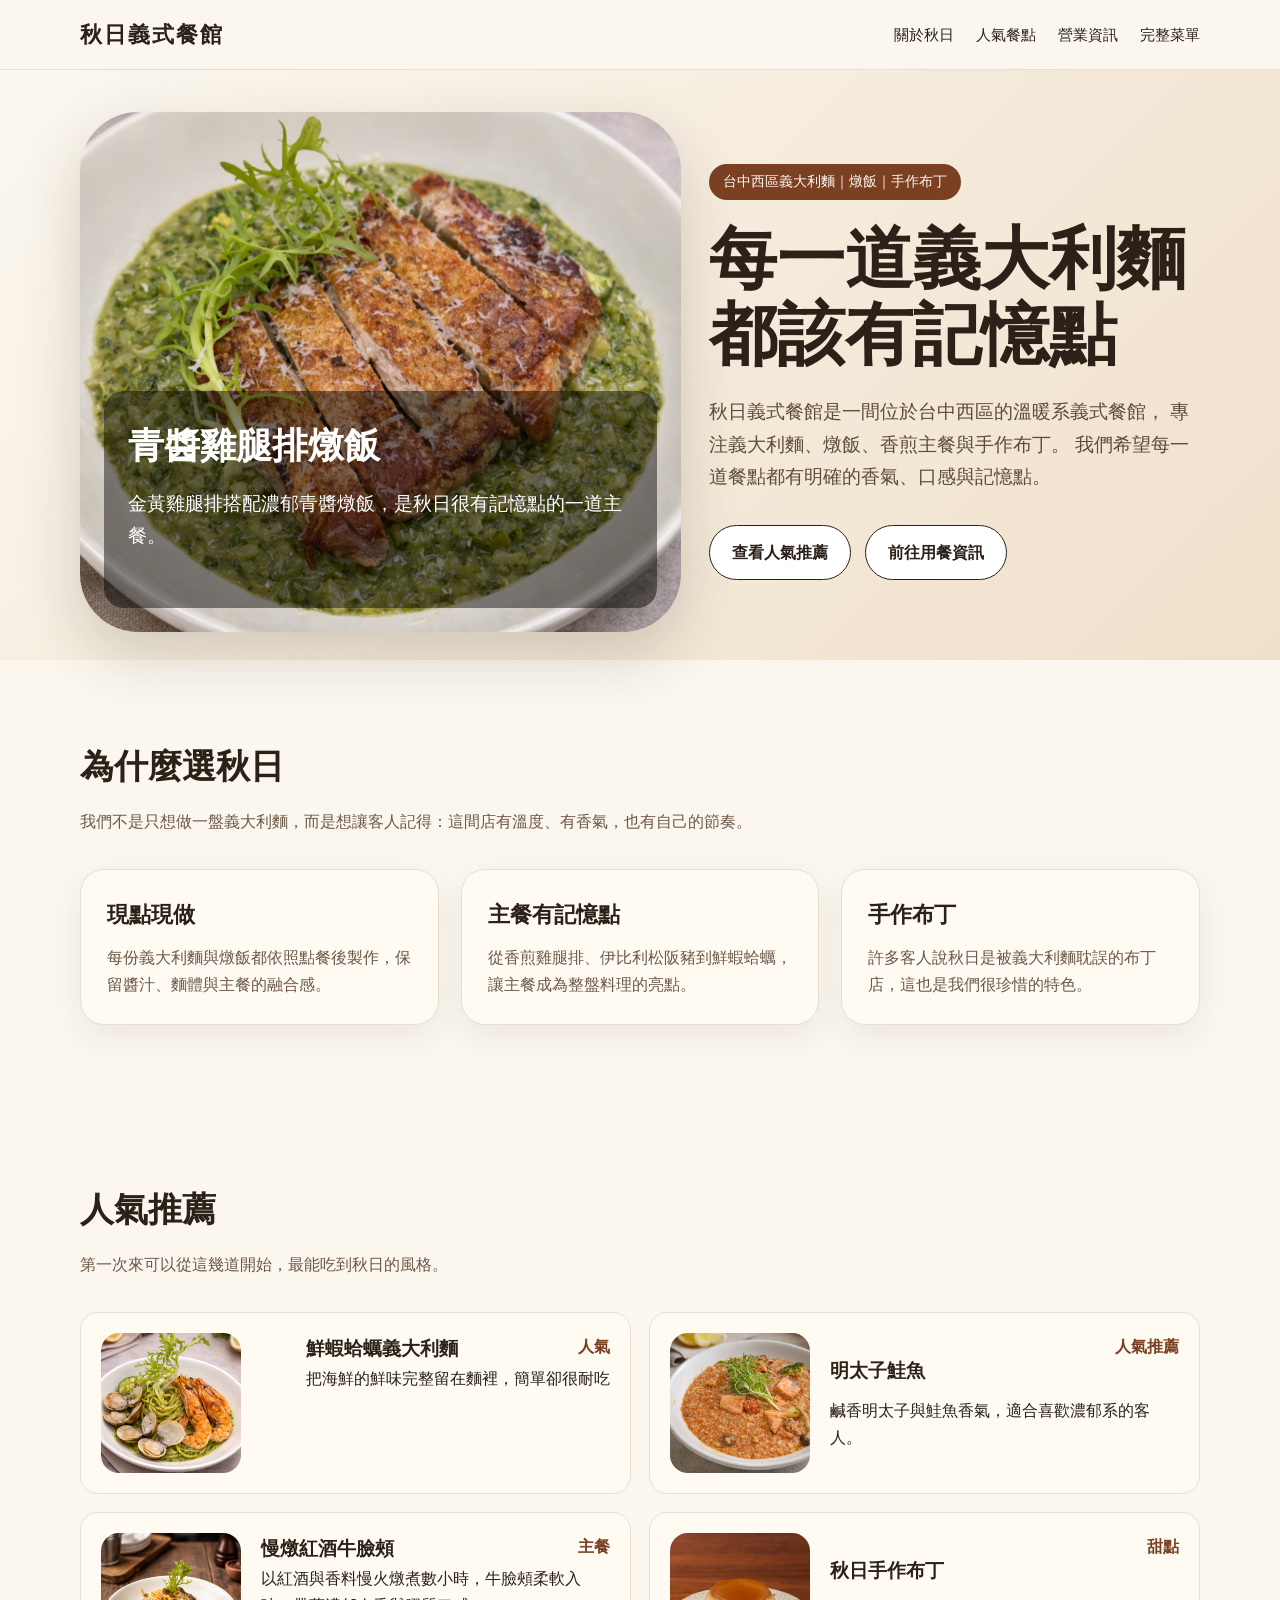
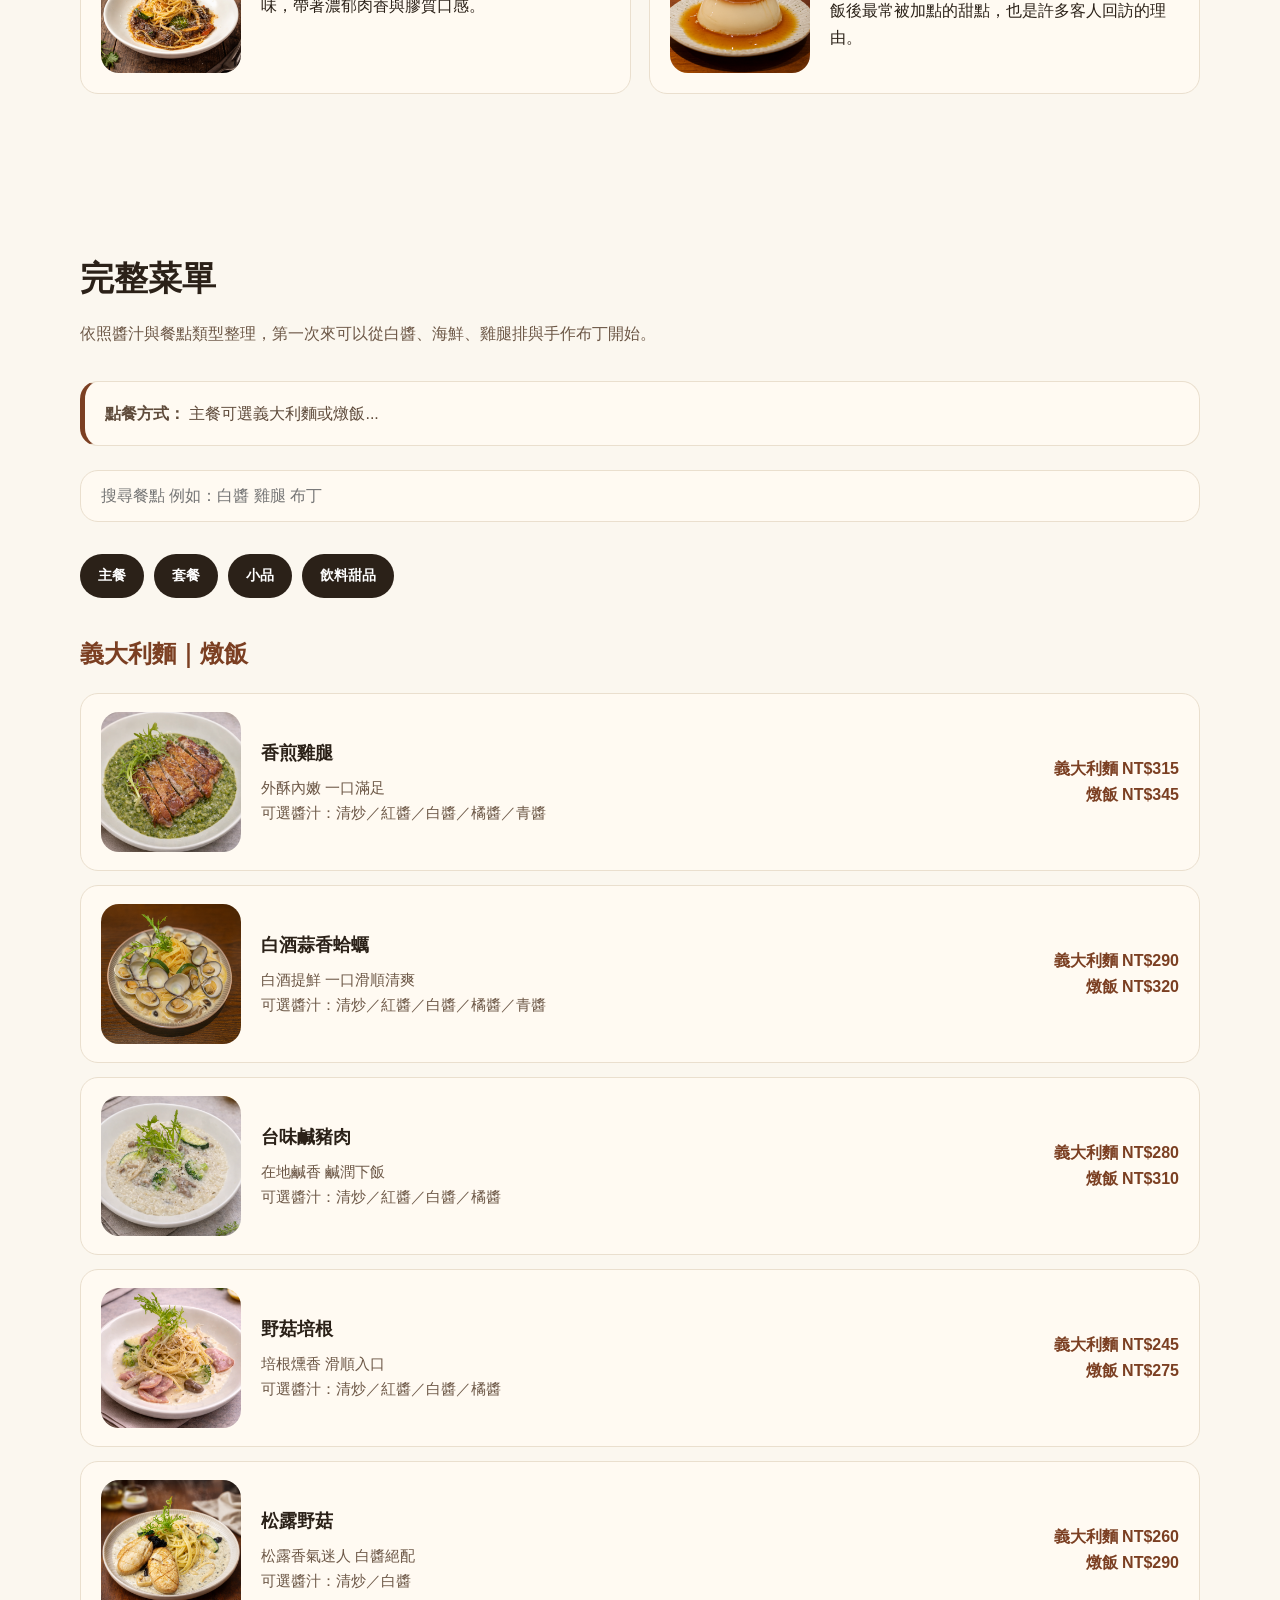
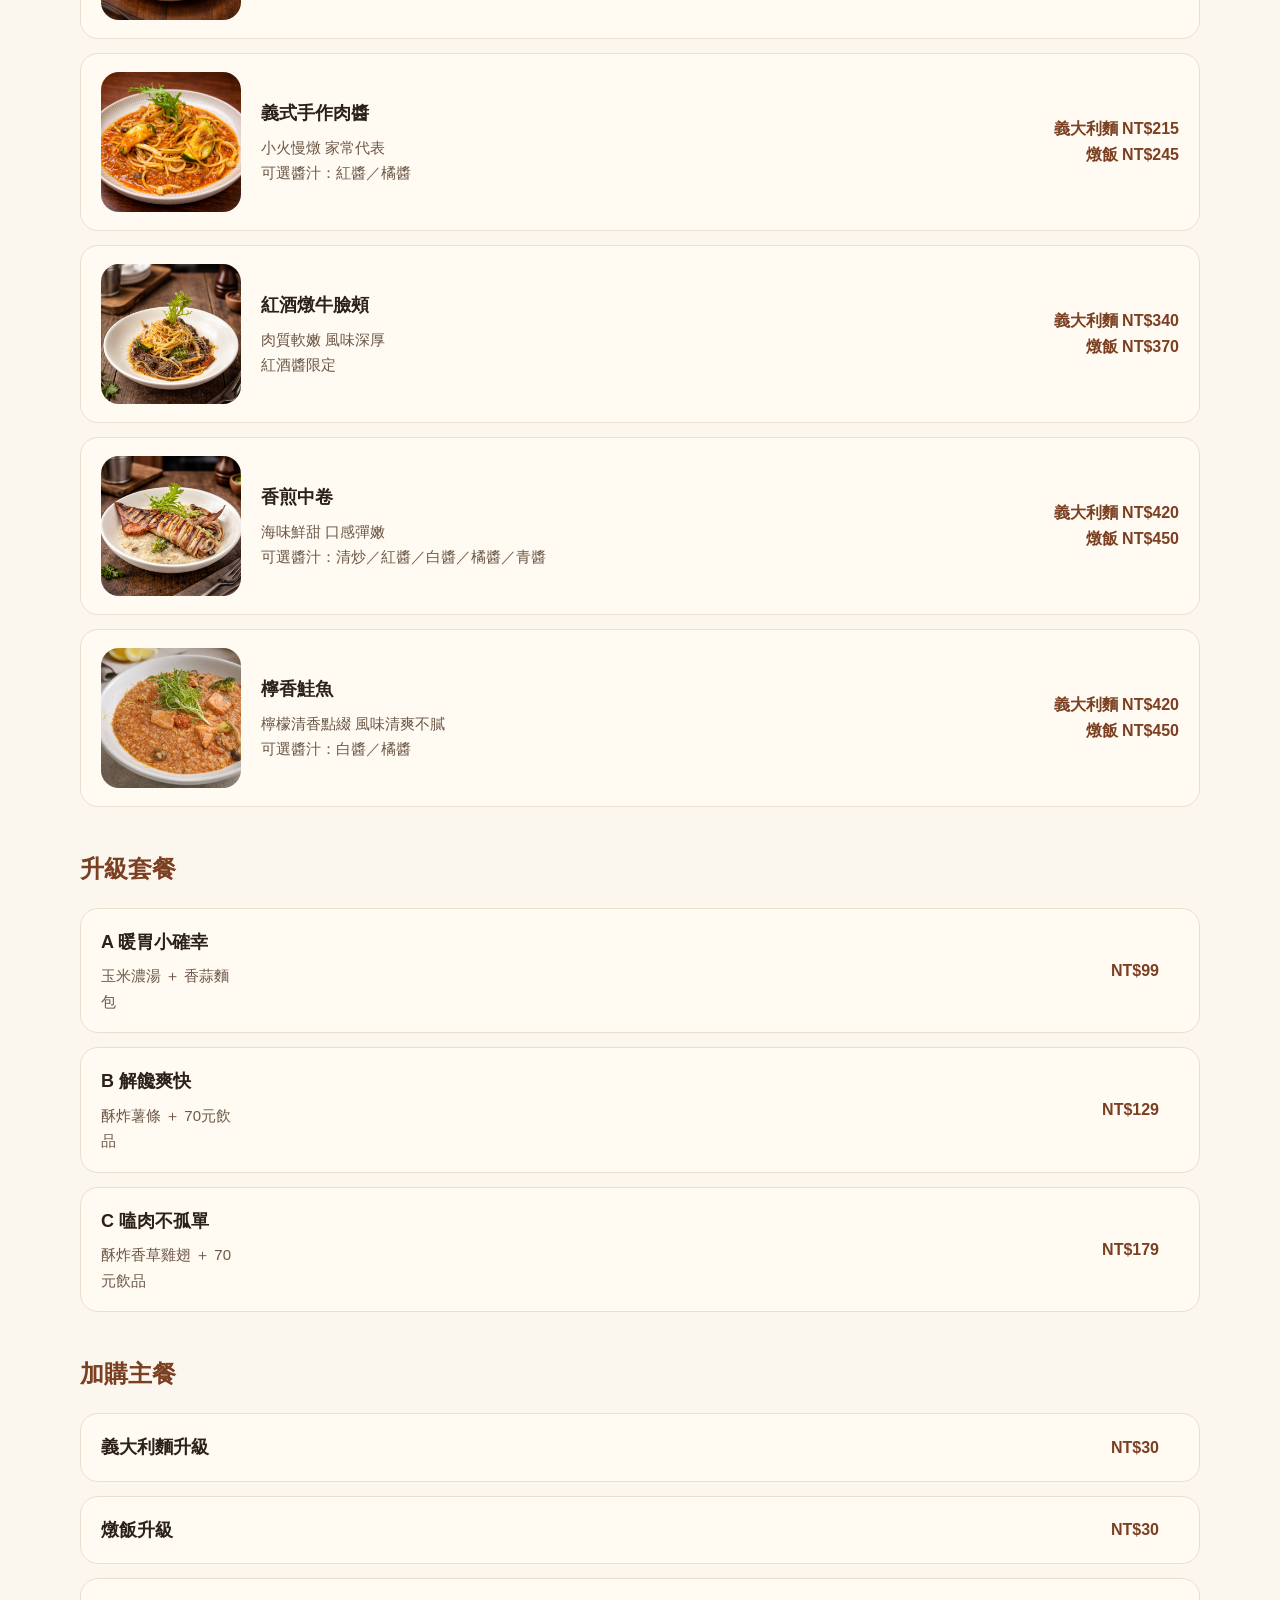
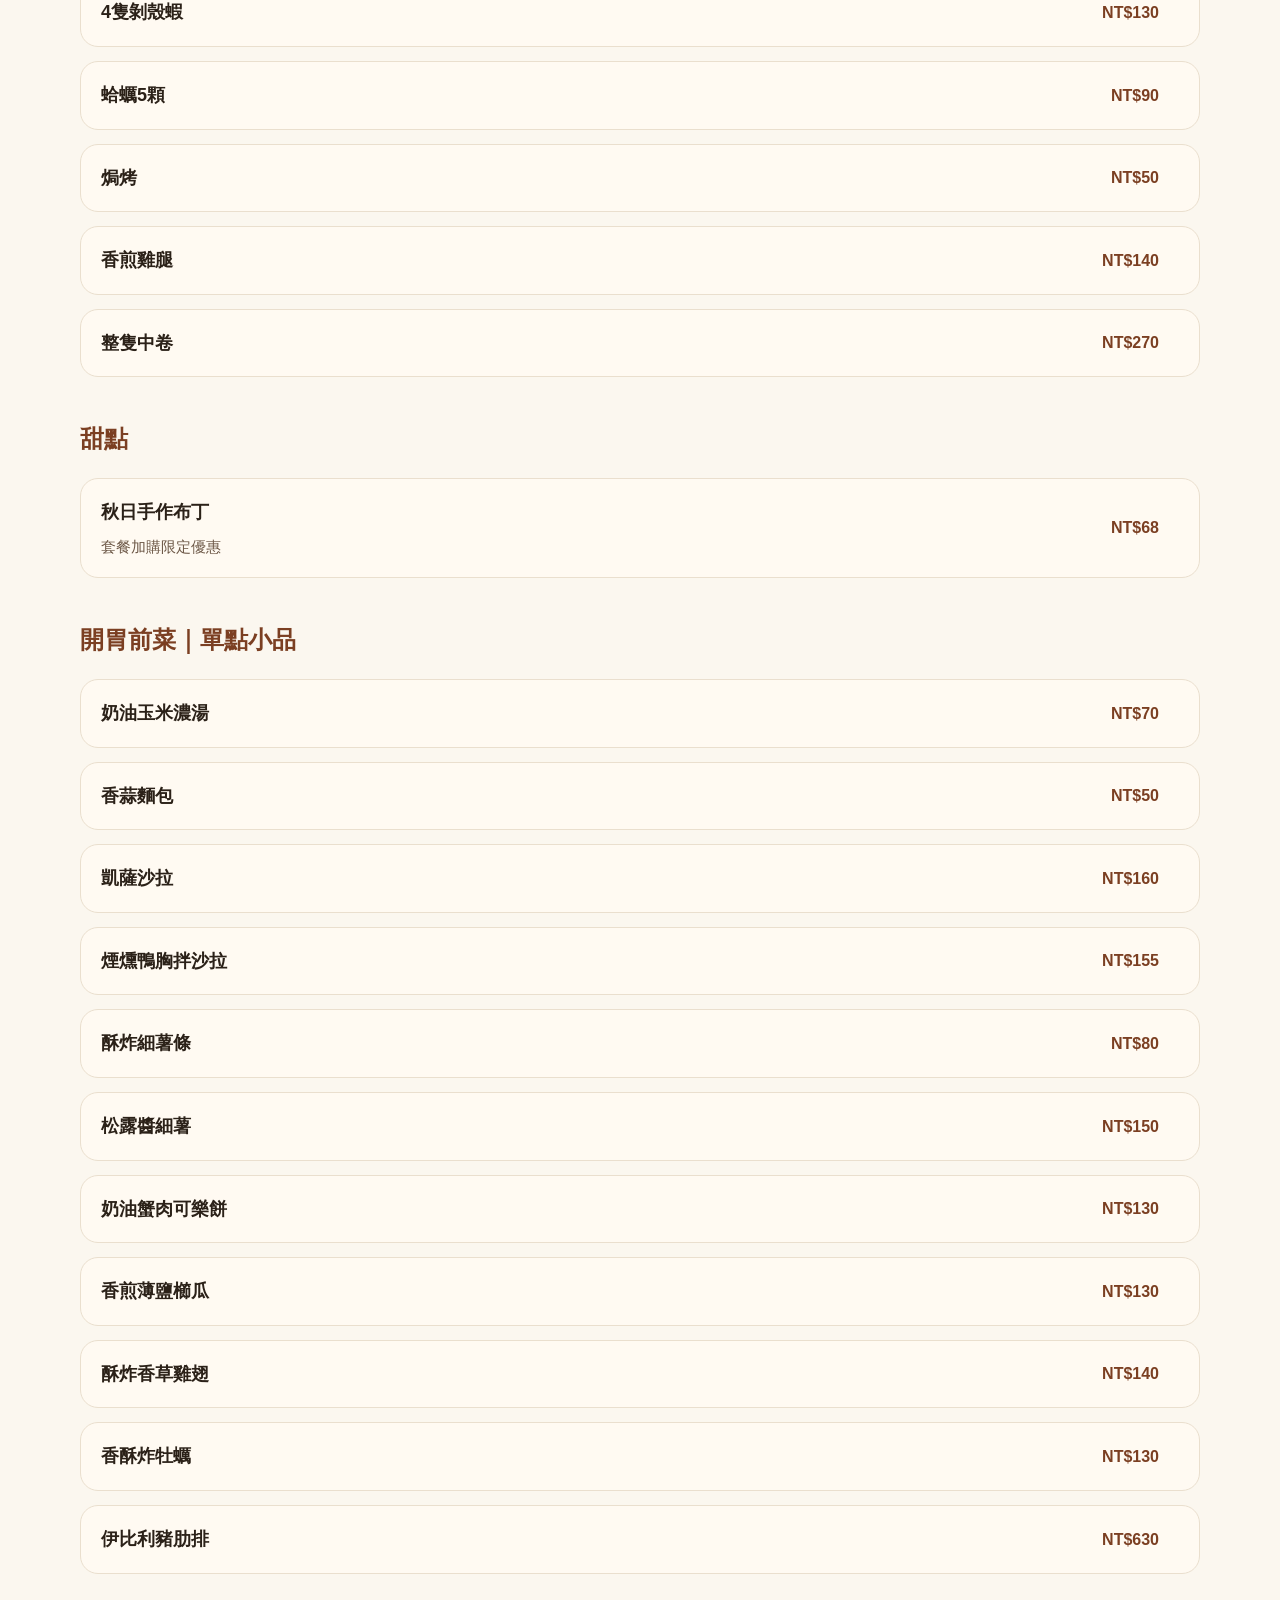
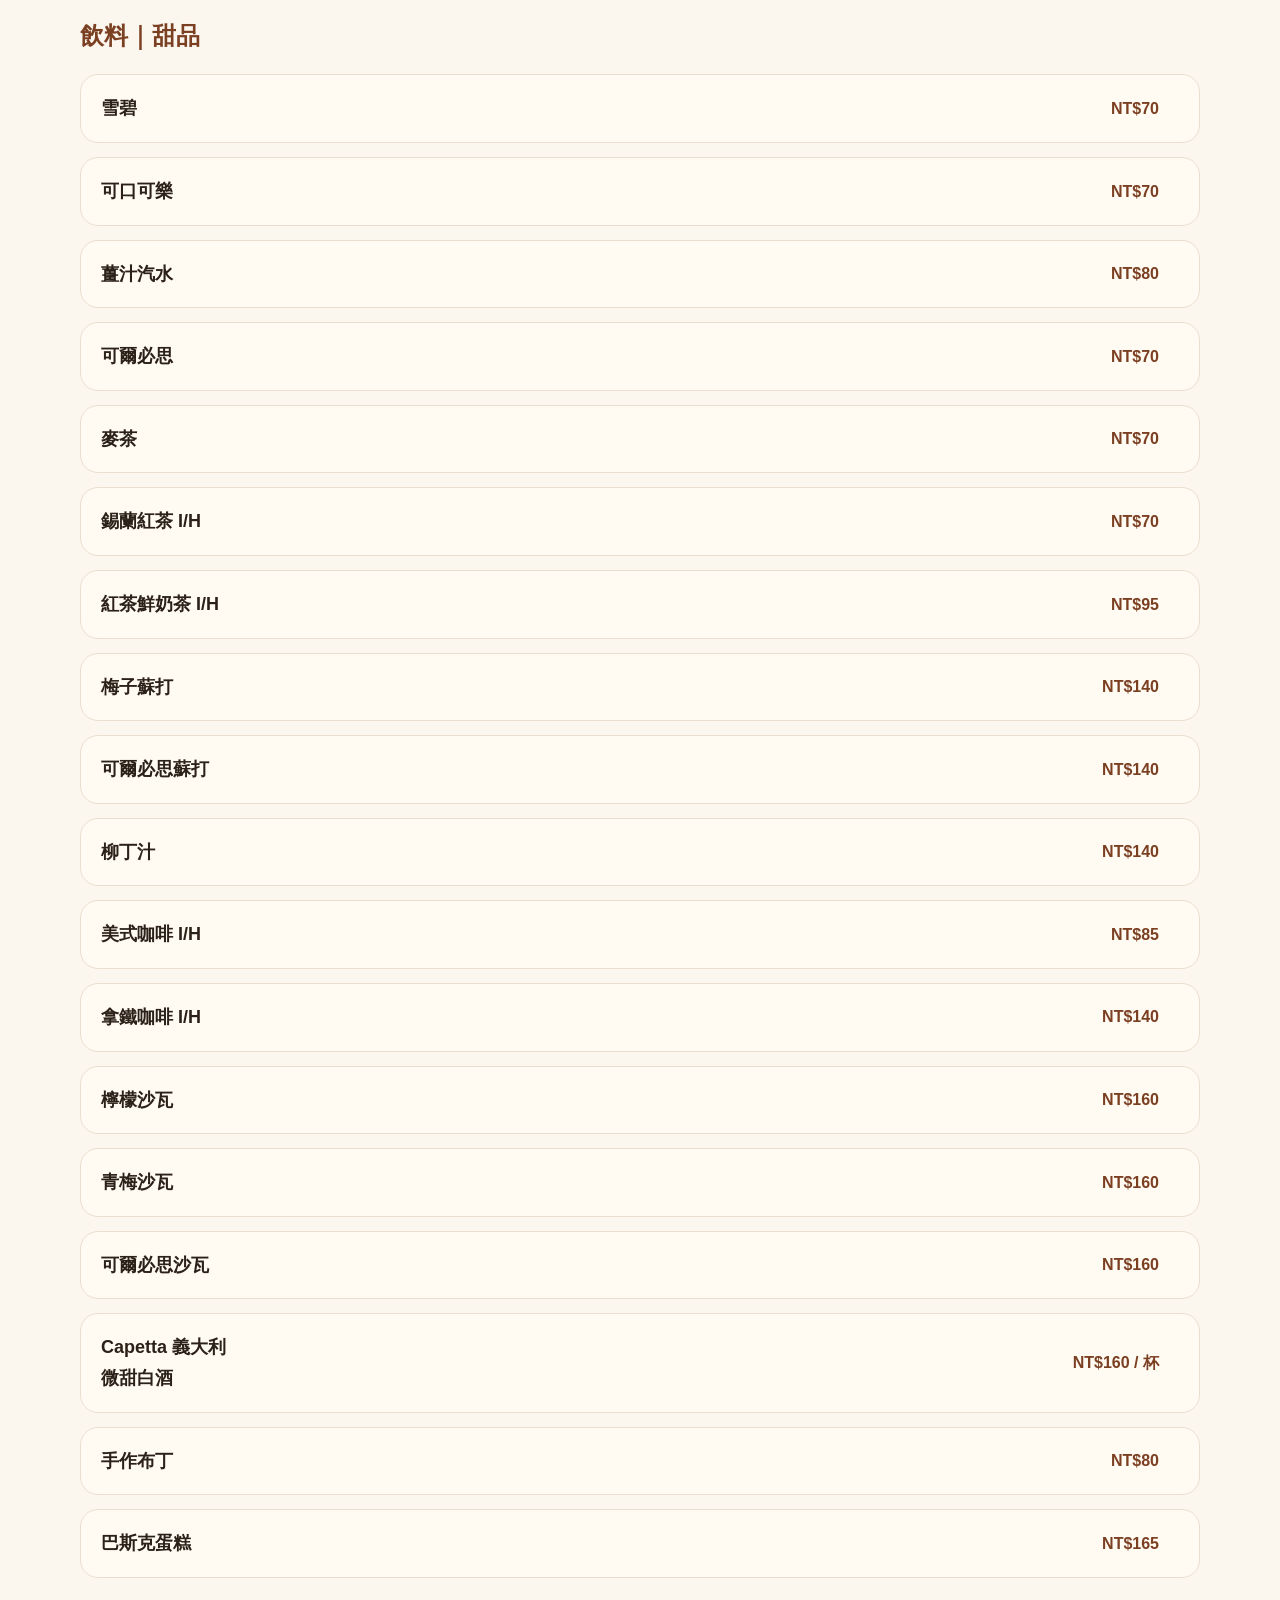
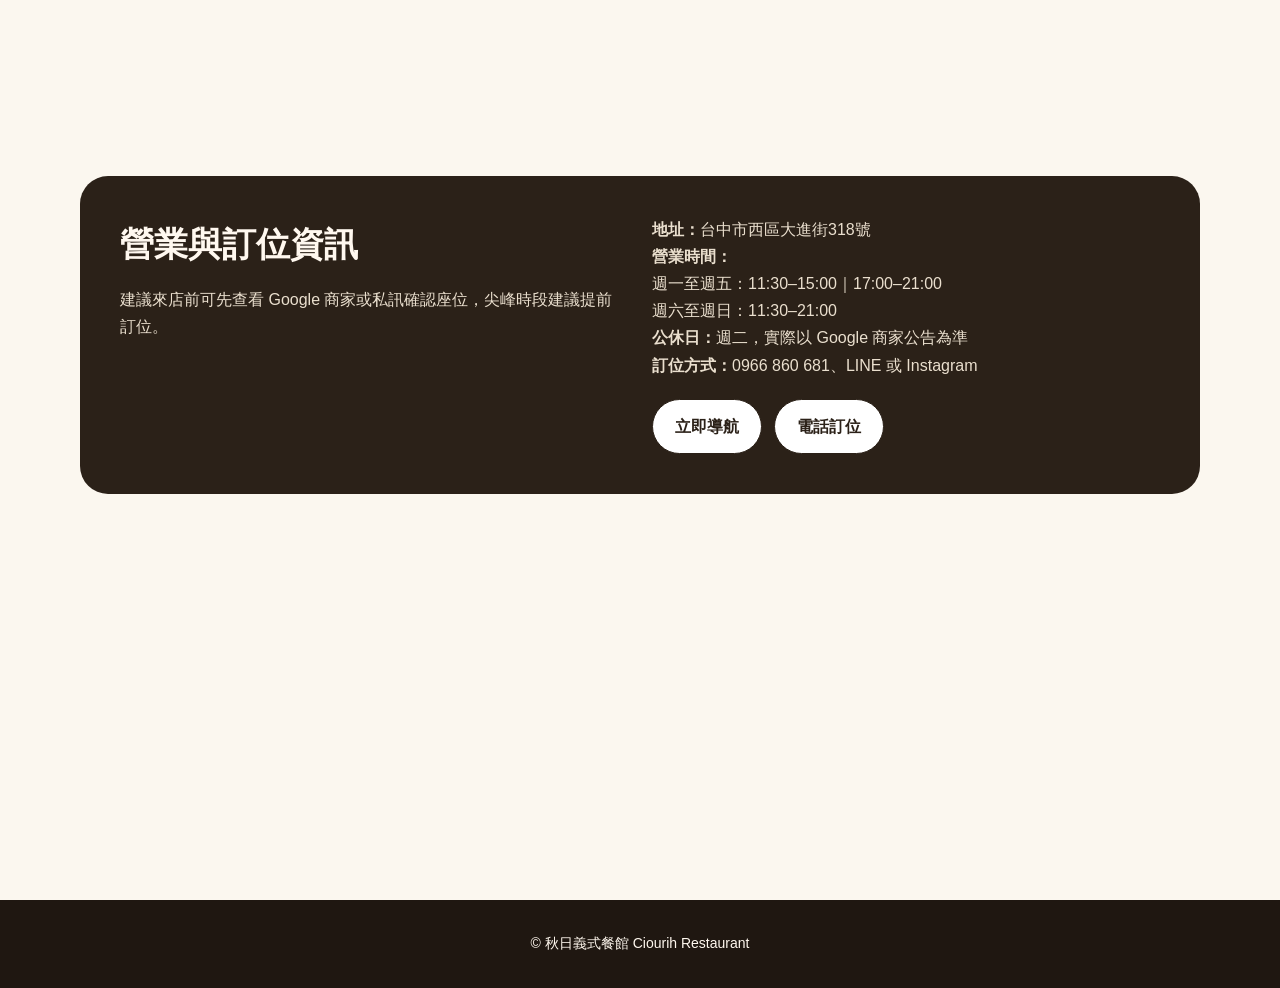
==== index.html @ df7c4361 "更新圖片" ====
<!DOCTYPE html>
<html lang="zh-Hant">

<head>

    <script type="application/ld+json">
{
  "@context": "https://schema.org",
  "@type": "Restaurant",
  "name": "秋日義式餐館",
  "image": "https://ciourih-website.vercel.app/images/5D2219E9-5BB4-48B1-BF4F-B276B3F5A2C41111.PNG",
  "url": "https://ciourih-website.vercel.app/",
  "telephone": "0966860681",
  "servesCuisine": [
    "Italian",
    "Pasta",
    "Risotto"
  ],
  "address": {
    "@type": "PostalAddress",
    "streetAddress": "大進街318號",
    "addressLocality": "西區",
    "addressRegion": "台中市",
    "postalCode": "403",
    "addressCountry": "TW"
  },
  "geo": {
    "@type": "GeoCoordinates",
    "latitude": 24.1481,
    "longitude": 120.6511
  },
  "openingHoursSpecification": [
    {
      "@type": "OpeningHoursSpecification",
      "dayOfWeek": [
        "Monday",
        "Wednesday",
        "Thursday",
        "Friday"
      ],
      "opens": "11:30",
      "closes": "21:00"
    },
    {
      "@type": "OpeningHoursSpecification",
      "dayOfWeek": [
        "Saturday",
        "Sunday"
      ],
      "opens": "11:30",
      "closes": "21:00"
    }
  ],
  "sameAs": [
    "https://www.instagram.com/ciou.rih/"
  ]
}
</script>

    <!-- Google tag (gtag.js) -->
    <script async src="https://www.googletagmanager.com/gtag/js?id=G-ZY5FD6RYRV"></script>
    <script>
        window.dataLayer = window.dataLayer || [];
        function gtag() { dataLayer.push(arguments); }
        gtag('js', new Date());

        gtag('config', 'G-ZY5FD6RYRV');
    </script>

    <meta name="google-site-verification" content="BAjvKl8FUB8miUHogu7jzvQKyqUE8ZZtfscCCy1DDsM" />
    <meta charset="UTF-8" />
    <meta name="viewport" content="width=device-width, initial-scale=1.0, viewport-fit=cover" />
    <title>秋日義式餐館｜台中西區義大利麵與手作布丁</title>
    <meta name="description" content="秋日義式餐館位於台中西區，提供義大利麵、燉飯、香煎雞腿排、手作布丁與溫暖的用餐體驗。適合朋友聚餐、家庭用餐與台中西區義式餐廳搜尋。" />
    <meta property="og:title" content="秋日義式餐館｜台中西區義大利麵">
    <meta property="og:description" content="白醬義大利麵、燉飯、香煎雞腿排與手作布丁">
    <meta property="og:image"
        content="https://ciourih-website.vercel.app/images/5D2219E9-5BB4-48B1-BF4F-B276B3F5A2C41111.PNG">
    <meta property="og:url" content="https://ciourih-website.vercel.app/">
    <meta property="og:type" content="website">
    <style>
        html {
            scroll-behavior: smooth;
        }

        * {
            box-sizing: border-box;
            margin: 0;
            padding: 0;
        }

        * {
            box-sizing: border-box;
            margin: 0;
            padding: 0;
        }

        body {
            font-family: "Noto Sans TC", "Microsoft JhengHei", sans-serif;
            color: #2b2118;
            background: #fbf7ef;
            line-height: 1.7;
            scroll-behavior: smooth;
        }

        a {
            color: inherit;
            text-decoration: none;
        }

        .container {
            width: min(1120px, 92%);
            margin: 0 auto;
        }

        header {
            position: sticky;
            top: 0;
            z-index: 10;
            background: rgba(251, 247, 239, 0.95);
            border-bottom: 1px solid #eadfce;
        }

        .nav {
            display: flex;
            justify-content: space-between;
            align-items: center;
            padding: 16px 0;
        }

        .logo {
            font-size: 22px;
            font-weight: 800;
            letter-spacing: 2px;
        }

        .nav-links {
            display: flex;
            gap: 22px;
            font-size: 15px;
        }

        .hero {
            padding: 42px 0 28px;
            background: linear-gradient(135deg, #fbf7ef 0%, #efe0ca 100%);
        }

        .hero-grid {
            display: grid;
            grid-template-columns: 1.1fr 0.9fr;
            gap: 28px;
            align-items: center;
        }

        .hero-card {
            order: -1;
        }

        .tag {
            display: inline-block;
            padding: 6px 14px;
            margin-bottom: 20px;
            border-radius: 999px;
            background: #7b3f22;
            color: #fff8ef;
            font-size: 14px;
        }

        h1 {
            font-size: clamp(36px, 6vw, 68px);
            line-height: 1.12;
            margin-bottom: 24px;
        }

        .hero p {
            font-size: 19px;
            max-width: 620px;
            margin-bottom: 32px;
            color: #5f4b3b;
        }

        .buttons {
            display: flex;
            flex-wrap: wrap;
            gap: 14px;
        }

        .visit-buttons {
            display: flex;
            flex-wrap: wrap;
            gap: 12px;
            margin-top: 20px;
        }

        .btn {
            display: inline-block;
            padding: 13px 22px;
            border-radius: 999px;
            font-weight: 700;
        }

        .btn-primary {
            background: white;
            border: 1px solid #2b2118;
            color: #2b2118;
        }

        .btn-secondary {
            background: white;
            border: 1px solid #2b2118;
            color: #2b2118;
        }

        .hero-card {
            min-height: 520px;
            border-radius: 58px;
            background-image:
                linear-gradient(rgba(230, 230, 230, 0),
                    rgba(255, 255, 255, 0)),
                url('./images/5D2219E9-5BB4-48B1-BF4F-B276B3F5A2C41111.PNG');


            background-size: cover;
            background-position: center;

            display: flex;
            align-items: flex-end;
            padding: 24px;
            box-shadow: 0 24px 60px rgba(43, 33, 24, 0.18);
        }

        .hero-card-text {
            color: white;
            background: rgba(0, 0, 0, .45);
            padding: 24px;
            border-radius: 20px;
        }

        .hero-card-text strong {
            display: block;
            font-size: 36px;
            margin-bottom: 12px;
        }

        .hero-card-text p {
            color: white;
        }

        section {
            padding: 78px 0;
        }

        .section-title {
            font-size: 34px;
            margin-bottom: 12px;
        }

        .section-subtitle {
            color: #6d5847;
            margin-bottom: 34px;
            max-width: 680px;
        }

        .cards {
            display: grid;
            grid-template-columns: repeat(3, 1fr);
            gap: 22px;
        }

        .card {
            background: #fffaf2;
            border: 1px solid #eadfce;
            border-radius: 24px;
            padding: 26px;
            box-shadow: 0 12px 32px rgba(43, 33, 24, 0.07);
        }

        .card h3 {
            font-size: 22px;
            margin-bottom: 10px;
        }

        .card p {
            color: #6d5847;
        }

        .menu-list {
            display: grid;
            grid-template-columns: 1fr 1fr;
            gap: 18px;
        }

        .menu-item {
            position: relative;
            display: flex;
            justify-content: space-between;
            gap: 20px;
            padding: 20px;
            background: #fffaf2;
            border: 1px solid #eadfce;
            border-radius: 18px;
            transition: .3s;
            cursor: pointer;
        }

        .menu-item:hover {
            transform: translateY(-8px);
            box-shadow: 0 20px 40px rgba(0, 0, 0, .12);
        }

        .menu-item img {
            width: 140px;
            height: 140px;

            object-fit: cover;

            border-radius: 18px;

            flex-shrink: 0;
        }

        .menu-content {
            display: flex;
            justify-content: space-between;
            align-items: center;
            width: 100%;
        }

        .menu-text {
            display: flex;
            flex-direction: column;
            gap: 10px;
        }

        .menu-item span {
            position: absolute;
            top: 20px;
            right: 20px;
            color: #7b3f22;
            font-weight: 800;
            white-space: nowrap;
        }

        .menu-tabs {
            display: flex;
            flex-wrap: wrap;
            gap: 10px;
            margin-bottom: 36px;
        }

        .menu-tabs a {
            padding: 10px 18px;
            background: #2b2118;
            color: white;
            border-radius: 999px;
            font-weight: 700;
            font-size: 14px;
        }

        .info-box {
            background: #2b2118;
            color: #fff8ef;
            border-radius: 28px;
            padding: 40px;
            display: grid;
            grid-template-columns: 1fr 1fr;
            gap: 24px;
        }

        .info-box p {
            color: #eadfce;
        }

        footer {
            padding: 32px 0;
            background: #1f1711;
            color: #fff8ef;
            text-align: center;
            font-size: 14px;
        }

        .mobile-fixed-bar {
            position: fixed;
            bottom: 0;
            left: 0;
            width: 100%;
            background: rgba(43, 33, 24, 0.96);
            backdrop-filter: blur(12px);
            display: none;
            justify-content: space-around;
            align-items: center;
            padding: 14px 10px;
            z-index: 999;
        }

        .mobile-fixed-bar img {
            width: 22px !important;
        }

        .mobile-fixed-bar img.bottom-icon {
            width: 28px !important;
            height: 28px !important;

            max-width: 28px !important;
            max-height: 28px !important;

            object-fit: contain;
            display: block;
        }

        .mobile-fixed-bar a {
            display: flex;
            flex-direction: column;
            align-items: center;
            justify-content: center;
            gap: 4px;
            color: white;
            font-size: 12px;
            font-weight: 700;
            width: 33%;
        }

        .mobile-fixed-bar svg {
            display: block;
        }

        .mobile-menu-button {
            display: none;
            font-size: 30px;
            cursor: pointer;
        }

        .footer-icon {
            width: 24px;
            height: 24px;
            object-fit: contain;
        }

        .full-menu-category {
            margin-bottom: 42px;
        }

        .full-menu-category h3 {
            font-size: 24px;
            margin-bottom: 18px;
            color: #7b3f22;
        }

        .full-menu-list {
            display: grid;
            gap: 14px;
        }

        .full-menu-item {
            display: grid;
            grid-template-columns: 140px 1fr auto;
            align-items: center;
            gap: 20px;

            padding: 18px 20px;
            background: #fffaf2;
            border: 1px solid #eadfce;
            border-radius: 18px;

            transition: .25s;
        }

        .full-menu-thumb {
            width: 140px;
            height: 140px;
            border-radius: 18px;
            object-fit: cover;
        }

        .full-menu-item strong {
            font-size: 18px;
        }

        .full-menu-item p {
            margin-top: 6px;
            color: #6d5847;
            font-size: 15px;
        }

        .full-menu-item span {
            color: #7b3f22;
            font-weight: 800;
            white-space: nowrap;
        }

        .full-menu-item {
            transition: .25s;
        }

        .full-menu-item:hover {
            transform: translateY(-4px);
            box-shadow: 0 14px 28px rgba(43, 33, 24, 0.09);
        }

        .full-menu-item span {
            text-align: right;
            line-height: 1.6;
        }

        .full-menu-category {
            scroll-margin-top: 110px;
        }

        .menu-note {
            background: #fffaf2;
            border: 1px solid #eadfce;
            border-left: 5px solid #7b3f22;
            border-radius: 18px;
            padding: 18px 20px;
            margin-bottom: 24px;
            color: #5f4b3b;
        }

        .menu-search {
            margin-bottom: 32px;
        }

        .menu-search input {
            width: 100%;
            padding: 16px 20px;
            border-radius: 18px;
            border: 1px solid #eadfce;
            background: #fffaf2;
            font-size: 16px;
            outline: none;
        }

        .menu-search input:focus {
            border-color: #7b3f22;

        }

        @media (max-width: 820px) {

            .full-menu-item span {
                text-align: left;
            }

            .full-menu-category {
                scroll-margin-top: 120px;
            }

            .buttons {
                flex-direction: column;
            }

            .btn {
                width: 100%;
                text-align: center;
            }

            .mobile-menu-button {
                display: block;
            }

            .hero-card {
                min-height: 320px;
                border-radius: 32px;
            }

            .hero-card-text strong {
                font-size: 28px;
            }

            h1 {
                font-size: 42px;
            }

            .hero p {
                font-size: 16px;
            }

            .section-title {
                font-size: 28px;
            }

            .nav-links {
                display: none;
                position: absolute;
                top: 70px;
                right: 4%;
                width: 180px;
                background: #fffaf2;
                padding: 18px;
                border-radius: 18px;
                box-shadow: 0 20px 40px rgba(0, 0, 0, .12);
                z-index: 9999;
            }

            .menu-tabs {
                position: sticky;
                top: 64px;
                z-index: 8;
                background: #fbf7ef;
                padding: 10px 0;
            }

            .hero-grid,
            .cards,
            .menu-list,
            .info-box {
                grid-template-columns: 1fr;
            }

            .hero {
                padding-top: 56px;
            }

            .menu-item {
                flex-direction: column;
            }

            .menu-item img {
                width: 100%;
                height: 220px;
            }

            .menu-content {
                padding-right: 0;
            }

            .menu-item span {
                top: 16px;
                right: 16px;
                background: rgba(255, 250, 242, .9);
                padding: 4px 10px;
                border-radius: 999px;
            }

            .map-box {
                margin-top: 24px;
                border-radius: 24px;
                overflow: hidden;
                box-shadow: 0 20px 40px rgba(0, 0, 0, .12);
            }

            .map-box iframe {
                height: 260px;
            }


            .mobile-fixed-bar {
                display: flex;
            }

            body {
                padding-bottom: 110px;
            }

            .mobile-fixed-bar a {
                display: flex;
                flex-direction: column;
                align-items: center;
                justify-content: center;

                gap: 6px;

                color: white;

                font-size: 11px;
                font-weight: 700;

                width: 33%;

                min-height: 60px;

                -webkit-tap-highlight-color: transparent;
            }

            .full-menu-item {
                flex-direction: column;
                gap: 8px;
            }

            .full-menu-item span {
                font-size: 17px;
            }
        }
    </style>
</head>

<body>
    <header>
        <div class="container nav">
            <div class="logo">秋日義式餐館</div>
            <nav class="nav-links">
                <a href="#about">關於秋日</a>
                <a href="#menu">人氣餐點</a>
                <a href="#visit">營業資訊</a>
                <a href="#full-menu">完整菜單</a>
            </nav>

            <div class="mobile-menu-button">

                ☰

            </div>

        </div>
    </header>

    <main>
        <section class="hero">
            <div class="container hero-grid">
                <div>
                    <div class="tag">台中西區義大利麵｜燉飯｜手作布丁</div>
                    <h1>每一道義大利麵<br />都該有記憶點</h1>
                    <p>
                        秋日義式餐館是一間位於台中西區的溫暖系義式餐館，
                        專注義大利麵、燉飯、香煎主餐與手作布丁。
                        我們希望每一道餐點都有明確的香氣、口感與記憶點。
                    </p>
                    <div class="buttons">
                        <a class="btn btn-primary" href="#menu">查看人氣推薦</a>
                        <a class="btn btn-secondary" href="#visit">前往用餐資訊</a>
                    </div>
                </div>
                <div class="hero-card">
                    <div class="hero-card-text">
                        <strong>青醬雞腿排燉飯</strong>
                        <p>金黃雞腿排搭配濃郁青醬燉飯，是秋日很有記憶點的一道主餐。</p>
                    </div>
                </div>
            </div>
        </section>

        <section id="about">
            <div class="container">
                <h2 class="section-title">為什麼選秋日</h2>
                <p class="section-subtitle">
                    我們不是只想做一盤義大利麵，而是想讓客人記得：這間店有溫度、有香氣，也有自己的節奏。
                </p>
                <div class="cards">
                    <div class="card">
                        <h3>現點現做</h3>
                        <p>每份義大利麵與燉飯都依照點餐後製作，保留醬汁、麵體與主餐的融合感。</p>
                    </div>
                    <div class="card">
                        <h3>主餐有記憶點</h3>
                        <p>從香煎雞腿排、伊比利松阪豬到鮮蝦蛤蠣，讓主餐成為整盤料理的亮點。</p>
                    </div>
                    <div class="card">
                        <h3>手作布丁</h3>
                        <p>許多客人說秋日是被義大利麵耽誤的布丁店，這也是我們很珍惜的特色。</p>
                    </div>
                </div>
            </div>
        </section>

        <section id="menu">
            <div class="container">
                <h2 class="section-title">人氣推薦</h2>
                <p class="section-subtitle">第一次來可以從這幾道開始，最能吃到秋日的風格。</p>
                <div class="menu-list">
                    <div class="menu-item">
                        <img src="./images/1525B170-0E0F-4A20-BB05-6CB9DBA747AC1.PNG">
                        <div>
                            <h3>鮮蝦蛤蠣義大利麵</h3>
                            <p>把海鮮的鮮味完整留在麵裡，簡單卻很耐吃</p>
                        </div>
                        <span>人氣</span>
                    </div>

                    <div class="menu-item">

                        <img src="./images/0E3306FA-F3D0-4307-8CBF-181D2E86716E.JPG">

                        <div class="menu-content">

                            <div class="menu-text">
                                <h3>明太子鮭魚</h3>

                                <p>鹹香明太子與鮭魚香氣，適合喜歡濃郁系的客人。</p>
                            </div>

                            <span>人氣推薦</span>

                        </div>

                    </div>

                    <div class="menu-item">
                        <img src="./images/紅酒燉牛臉頰肉.PNG">
                        <div>
                            <h3>慢燉紅酒牛臉頰</h3>
                            <p>以紅酒與香料慢火燉煮數小時，牛臉頰柔軟入味，帶著濃郁肉香與膠質口感。</p>
                        </div>
                        <span>主餐</span>
                    </div>
                    <div class="menu-item">

                        <img src="./images/手做布丁1.png" alt="秋日手作布丁">

                        <div class="menu-content">

                            <div class="menu-text">
                                <h3>秋日手作布丁</h3>

                                <p>飯後最常被加點的甜點，也是許多客人回訪的理由。</p>
                            </div>

                            <span>甜點</span>

                        </div>
                    </div>
                </div>
            </div>
        </section>

        <section id="full-menu">
            <div class="container">
                <h2 class="section-title">完整菜單</h2>
                <p class="section-subtitle">
                    依照醬汁與餐點類型整理，第一次來可以從白醬、海鮮、雞腿排與手作布丁開始。
                </p>
                <div class="menu-note">
                    <strong>點餐方式：</strong>
                    主餐可選義大利麵或燉飯...
                </div>

                <div class="menu-search">

                    <input type="text" id="menuSearch" placeholder="搜尋餐點 例如：白醬 雞腿 布丁">

                </div>
                <div class="menu-tabs">
                    <a href="#main-menu">主餐</a>
                    <a href="#set-menu">套餐</a>
                    <a href="#side-menu">小品</a>
                    <a href="#drink-menu">飲料甜品</a>
                </div>

                <div class="full-menu-category" id="main-menu">
                    <h3>義大利麵｜燉飯</h3>

                    <div class="full-menu-list">

                        <div class="full-menu-item">

                            <img src="./images/5D2219E9-5BB4-48B1-BF4F-B276B3F5A2C41111.PNG" class="full-menu-thumb">

                            <div>
                                <strong>香煎雞腿</strong>

                                <p>
                                    外酥內嫩 一口滿足<br>
                                    可選醬汁：清炒／紅醬／白醬／橘醬／青醬
                                </p>
                            </div>

                            <span>
                                義大利麵 NT$315<br>
                                燉飯 NT$345
                            </span>

                        </div>
                        <div class="full-menu-item">

                            <img src="./images/蒜香蛤蠣去背.PNG" class="full-menu-thumb">

                            <div>
                                <strong>白酒蒜香蛤蠣</strong>
                                <p>
                                    白酒提鮮 一口滑順清爽<br>
                                    可選醬汁：清炒／紅醬／白醬／橘醬／青醬
                                </p>
                            </div>

                            <span>
                                義大利麵 NT$290<br>
                                燉飯 NT$320
                            </span>
                        </div>

                        <div class="full-menu-item">
                            <img src="./images/7147D05E-996D-42C6-8E63-C51DFA8734A31.PNG" class="full-menu-thumb">

                            <div>
                                <strong>台味鹹豬肉</strong>
                                <p>
                                    在地鹹香 鹹潤下飯<br>
                                    可選醬汁：清炒／紅醬／白醬／橘醬
                                </p>
                            </div>

                            <span>
                                義大利麵 NT$280<br>
                                燉飯 NT$310
                            </span>
                        </div>

                        <div class="full-menu-item">
                            <img src="./images/20260404_161114854_iOS1.PNG" class="full-menu-thumb">

                            <div>
                                <strong>野菇培根</strong>
                                <p>
                                    培根燻香 滑順入口<br>
                                    可選醬汁：清炒／紅醬／白醬／橘醬
                                </p>
                            </div>

                            <span>
                                義大利麵 NT$245<br>
                                燉飯 NT$275
                            </span>
                        </div>

                        <div class="full-menu-item">
                            <img src="./images/95bb7085-3a38-4ec7-835f-44a9ea5051b8.png" class="full-menu-thumb">

                            <div>
                                <strong>松露野菇</strong>
                                <p>
                                    松露香氣迷人 白醬絕配<br>
                                    可選醬汁：清炒／白醬
                                </p>
                            </div>

                            <span>
                                義大利麵 NT$260<br>
                                燉飯 NT$290
                            </span>
                        </div>

                        <div class="full-menu-item">
                            <img src="./images/80335ac4-7e72-42f8-9f7f-0f88974daa32.png" class="full-menu-thumb">

                            <div>
                                <strong>義式手作肉醬</strong>
                                <p>
                                    小火慢燉 家常代表<br>
                                    可選醬汁：紅醬／橘醬
                                </p>
                            </div>

                            <span>
                                義大利麵 NT$215<br>
                                燉飯 NT$245
                            </span>
                        </div>

                        <div class="full-menu-item">
                            <img src="./images/紅酒燉牛臉頰肉.PNG" class="full-menu-thumb">

                            <div>
                                <strong>紅酒燉牛臉頰</strong>
                                <p>
                                    肉質軟嫩 風味深厚<br>
                                    紅酒醬限定
                                </p>
                            </div>

                            <span>
                                義大利麵 NT$340<br>
                                燉飯 NT$370
                            </span>
                        </div>

                        <div class="full-menu-item">
                            <img src="./images/ce1a724d-7ff2-4d75-80dd-61bd5f5a7b76.png" class="full-menu-thumb">

                            <div>
                                <strong>香煎中卷</strong>
                                <p>
                                    海味鮮甜 口感彈嫩<br>
                                    可選醬汁：清炒／紅醬／白醬／橘醬／青醬
                                </p>
                            </div>

                            <span>
                                義大利麵 NT$420<br>
                                燉飯 NT$450
                            </span>
                        </div>

                        <div class="full-menu-item">
                            <img src="./images/0E3306FA-F3D0-4307-8CBF-181D2E86716E.JPG" class="full-menu-thumb">

                            <div>
                                <strong>檸香鮭魚</strong>
                                <p>
                                    檸檬清香點綴 風味清爽不膩<br>
                                    可選醬汁：白醬／橘醬
                                </p>
                            </div>

                            <span>
                                義大利麵 NT$420<br>
                                燉飯 NT$450
                            </span>
                        </div>
                    </div>
                </div>
                <div class="full-menu-category" id="set-menu">
                    <h3>升級套餐</h3>

                    <div class="full-menu-list">

                        <div class="full-menu-item">
                            <div>
                                <strong>A 暖胃小確幸</strong>
                                <p>
                                    玉米濃湯 ＋ 香蒜麵包
                                </p>
                            </div>

                            <span>
                                NT$99
                            </span>
                        </div>

                        <div class="full-menu-item">
                            <div>
                                <strong>B 解饞爽快</strong>
                                <p>
                                    酥炸薯條 ＋ 70元飲品
                                </p>
                            </div>

                            <span>
                                NT$129
                            </span>
                        </div>

                        <div class="full-menu-item">
                            <div>
                                <strong>C 嗑肉不孤單</strong>
                                <p>
                                    酥炸香草雞翅 ＋ 70元飲品
                                </p>
                            </div>

                            <span>
                                NT$179
                            </span>
                        </div>

                    </div>

                </div>



                <div class="full-menu-category">
                    <h3>加購主餐</h3>

                    <div class="full-menu-list">

                        <div class="full-menu-item">
                            <div>
                                <strong>義大利麵升級</strong>
                            </div>

                            <span>NT$30</span>
                        </div>

                        <div class="full-menu-item">
                            <div>
                                <strong>燉飯升級</strong>
                            </div>

                            <span>NT$30</span>
                        </div>

                        <div class="full-menu-item">
                            <div>
                                <strong>4隻剝殼蝦</strong>
                            </div>

                            <span>NT$130</span>
                        </div>

                        <div class="full-menu-item">
                            <div>
                                <strong>蛤蠣5顆</strong>
                            </div>

                            <span>NT$90</span>
                        </div>

                        <div class="full-menu-item">
                            <div>
                                <strong>焗烤</strong>
                            </div>

                            <span>NT$50</span>
                        </div>

                        <div class="full-menu-item">
                            <div>
                                <strong>香煎雞腿</strong>
                            </div>

                            <span>NT$140</span>
                        </div>

                        <div class="full-menu-item">
                            <div>
                                <strong>整隻中卷</strong>
                            </div>

                            <span>NT$270</span>
                        </div>

                    </div>

                </div>



                <div class="full-menu-category">

                    <h3>甜點</h3>

                    <div class="full-menu-list">

                        <div class="full-menu-item">
                            <div>
                                <strong>秋日手作布丁</strong>
                                <p>
                                    套餐加購限定優惠
                                </p>
                            </div>

                            <span>
                                NT$68
                            </span>
                        </div>

                    </div>

                </div>

                <div class="full-menu-category" id="side-menu">
                    <h3>開胃前菜｜單點小品</h3>

                    <div class="full-menu-list">

                        <div class="full-menu-item">
                            <div><strong>奶油玉米濃湯</strong></div>
                            <span>NT$70</span>
                        </div>

                        <div class="full-menu-item">
                            <div><strong>香蒜麵包</strong></div>
                            <span>NT$50</span>
                        </div>

                        <div class="full-menu-item">
                            <div><strong>凱薩沙拉</strong></div>
                            <span>NT$160</span>
                        </div>

                        <div class="full-menu-item">
                            <div><strong>煙燻鴨胸拌沙拉</strong></div>
                            <span>NT$155</span>
                        </div>

                        <div class="full-menu-item">
                            <div><strong>酥炸細薯條</strong></div>
                            <span>NT$80</span>
                        </div>

                        <div class="full-menu-item">
                            <div><strong>松露醬細薯</strong></div>
                            <span>NT$150</span>
                        </div>

                        <div class="full-menu-item">
                            <div><strong>奶油蟹肉可樂餅</strong></div>
                            <span>NT$130</span>
                        </div>

                        <div class="full-menu-item">
                            <div><strong>香煎薄鹽櫛瓜</strong></div>
                            <span>NT$130</span>
                        </div>

                        <div class="full-menu-item">
                            <div><strong>酥炸香草雞翅</strong></div>
                            <span>NT$140</span>
                        </div>

                        <div class="full-menu-item">
                            <div><strong>香酥炸牡蠣</strong></div>
                            <span>NT$130</span>
                        </div>

                        <div class="full-menu-item">
                            <div><strong>伊比利豬肋排</strong></div>
                            <span>NT$630</span>
                        </div>

                    </div>

                </div>

                <div class="full-menu-category" id="drink-menu">
                    <h3>飲料｜甜品</h3>

                    <div class="full-menu-list">

                        <div class="full-menu-item">
                            <div><strong>雪碧</strong></div><span>NT$70</span>
                        </div>
                        <div class="full-menu-item">
                            <div><strong>可口可樂</strong></div><span>NT$70</span>
                        </div>
                        <div class="full-menu-item">
                            <div><strong>薑汁汽水</strong></div><span>NT$80</span>
                        </div>
                        <div class="full-menu-item">
                            <div><strong>可爾必思</strong></div><span>NT$70</span>
                        </div>
                        <div class="full-menu-item">
                            <div><strong>麥茶</strong></div><span>NT$70</span>
                        </div>
                        <div class="full-menu-item">
                            <div><strong>錫蘭紅茶 I/H</strong></div><span>NT$70</span>
                        </div>
                        <div class="full-menu-item">
                            <div><strong>紅茶鮮奶茶 I/H</strong></div><span>NT$95</span>
                        </div>
                        <div class="full-menu-item">
                            <div><strong>梅子蘇打</strong></div><span>NT$140</span>
                        </div>
                        <div class="full-menu-item">
                            <div><strong>可爾必思蘇打</strong></div><span>NT$140</span>
                        </div>
                        <div class="full-menu-item">
                            <div><strong>柳丁汁</strong></div><span>NT$140</span>
                        </div>
                        <div class="full-menu-item">
                            <div><strong>美式咖啡 I/H</strong></div><span>NT$85</span>
                        </div>
                        <div class="full-menu-item">
                            <div><strong>拿鐵咖啡 I/H</strong></div><span>NT$140</span>
                        </div>
                        <div class="full-menu-item">
                            <div><strong>檸檬沙瓦</strong></div><span>NT$160</span>
                        </div>
                        <div class="full-menu-item">
                            <div><strong>青梅沙瓦</strong></div><span>NT$160</span>
                        </div>
                        <div class="full-menu-item">
                            <div><strong>可爾必思沙瓦</strong></div><span>NT$160</span>
                        </div>
                        <div class="full-menu-item">
                            <div><strong>Capetta 義大利微甜白酒</strong></div><span>NT$160 / 杯</span>
                        </div>
                        <div class="full-menu-item">
                            <div><strong>手作布丁</strong></div><span>NT$80</span>
                        </div>
                        <div class="full-menu-item">
                            <div><strong>巴斯克蛋糕</strong></div><span>NT$165</span>
                        </div>

                    </div>

                </div>
            </div>
        </section>

        <section id="visit">
            <div class="container">

                <div class="info-box">
                    <div>
                        <h2 class="section-title">營業與訂位資訊</h2>
                        <p>建議來店前可先查看 Google 商家或私訊確認座位，尖峰時段建議提前訂位。</p>
                    </div>

                    <div>
                        <p><strong>地址：</strong>台中市西區大進街318號</p>
                        <p><strong>營業時間：</strong></p>
                        <p>週一至週五：11:30–15:00｜17:00–21:00</p>
                        <p>週六至週日：11:30–21:00</p>
                        <p><strong>公休日：</strong>週二，實際以 Google 商家公告為準</p>
                        <p><strong>訂位方式：</strong>0966 860 681、LINE 或 Instagram</p>
                        <div class="visit-buttons">
                            <a class="btn btn-primary" href="https://maps.google.com/?q=秋日義式餐館 台中市西區大進街318號"
                                target="_blank">
                                立即導航
                            </a>
                            <a class="btn btn-secondary" href="tel:0966860681">
                                電話訂位
                            </a>
                        </div>
                    </div>
                </div>

                <div class="map-box">
                    <iframe
                        src="https://www.google.com/maps/embed?pb=!1m18!1m12!1m3!1d3640.672823037222!2d120.64883247593613!3d24.148125573390107!2m3!1f0!2f0!3f0!3m2!1i1024!2i768!4f13.1!3m3!1m2!1s0x34693d8a3d6cbfef%3A0xad1a7a0be50a4ef6!2z56eL5pel576p5byP6aSQ6aSo772c576p5aSn5Yip6bq144O754eJ6aOv!5e0!3m2!1szh-TW!2stw!4v1778592969118!5m2!1szh-TW!2stw"
                        width="100%" height="320" style="border:0;" allowfullscreen="" loading="lazy"
                        referrerpolicy="no-referrer-when-downgrade"></iframe>
                </div>

            </div>
        </section>

        <footer>
            <div class="container">© 秋日義式餐館 Ciourih Restaurant</div>
        </footer>
        <div class="mobile-fixed-bar">

            <a href="https://maps.google.com/?q=秋日義式餐館 台中市西區大進街318號" target="_blank">
                <img src="./images/google-maps.png" alt="導航" class="bottom-icon">
                <span>導航</span>

            </a>

            <a href="https://reserve.oddle.me/zh_TW/ciourih/ticket/6197?rwg_token=AFd1xnGbMbToKs5NMiIkYSPIDo-bj6FbKokHEc7BWHtkaFq79x5VKME54D68tsjnz0LgnUcRisb2JHVDT_OEocsu3-zDNJikaNkBKA3QYH_zb3P_E_dlMxY%3D"
                target="_blank">
                <img src="./images/calendar.png" alt="線上訂位" class="bottom-icon">

                <span>線上訂位</span>

            </a>

            <a href="https://www.instagram.com/ciou.rih/" target="_blank">

                <img src="./images/instagram.png" alt="Instagram" class="bottom-icon">
                <span>Instagram</span>

            </a>
        </div>

        <script>
            const menuButton = document.querySelector('.mobile-menu-button');
            const navLinks = document.querySelector('.nav-links');
            const navItems = document.querySelectorAll('.nav-links a');

            menuButton.addEventListener('click', () => {
                if (navLinks.style.display === 'flex') {
                    navLinks.style.display = 'none';
                } else {
                    navLinks.style.display = 'flex';
                    navLinks.style.flexDirection = 'column';
                    navLinks.style.gap = '14px';
                }
            });

            navItems.forEach((item) => {
                item.addEventListener('click', () => {
                    if (window.innerWidth <= 820) {
                        navLinks.style.display = 'none';
                    }
                });
            });


            const searchInput = document.getElementById('menuSearch');

            const menuItems = document.querySelectorAll('.full-menu-item');

            searchInput.addEventListener('input', () => {

                const keyword = searchInput.value.toLowerCase();

                menuItems.forEach((item) => {

                    const text = item.innerText.toLowerCase();

                    if (text.includes(keyword)) {

                        item.style.display = 'flex';

                    } else {

                        item.style.display = 'none';

                    }

                });

            });

        </script>
</body>

</html>
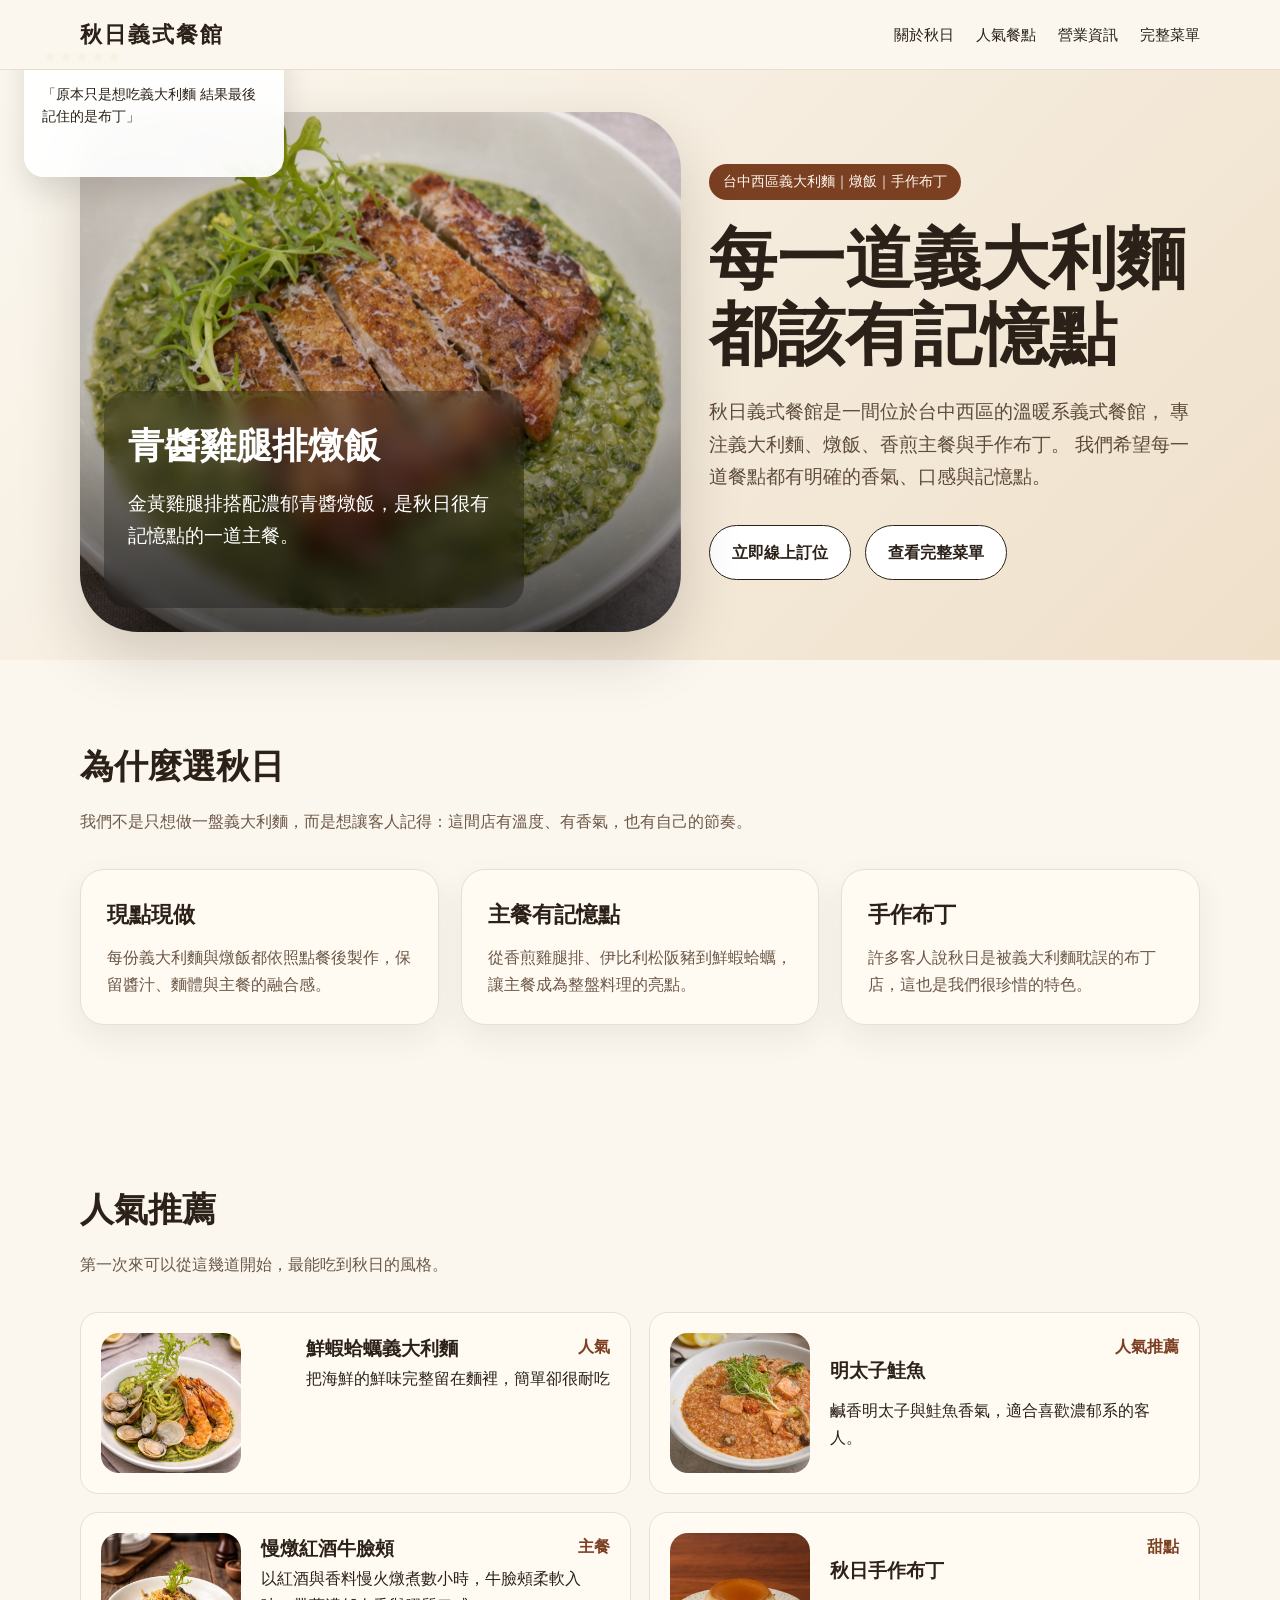
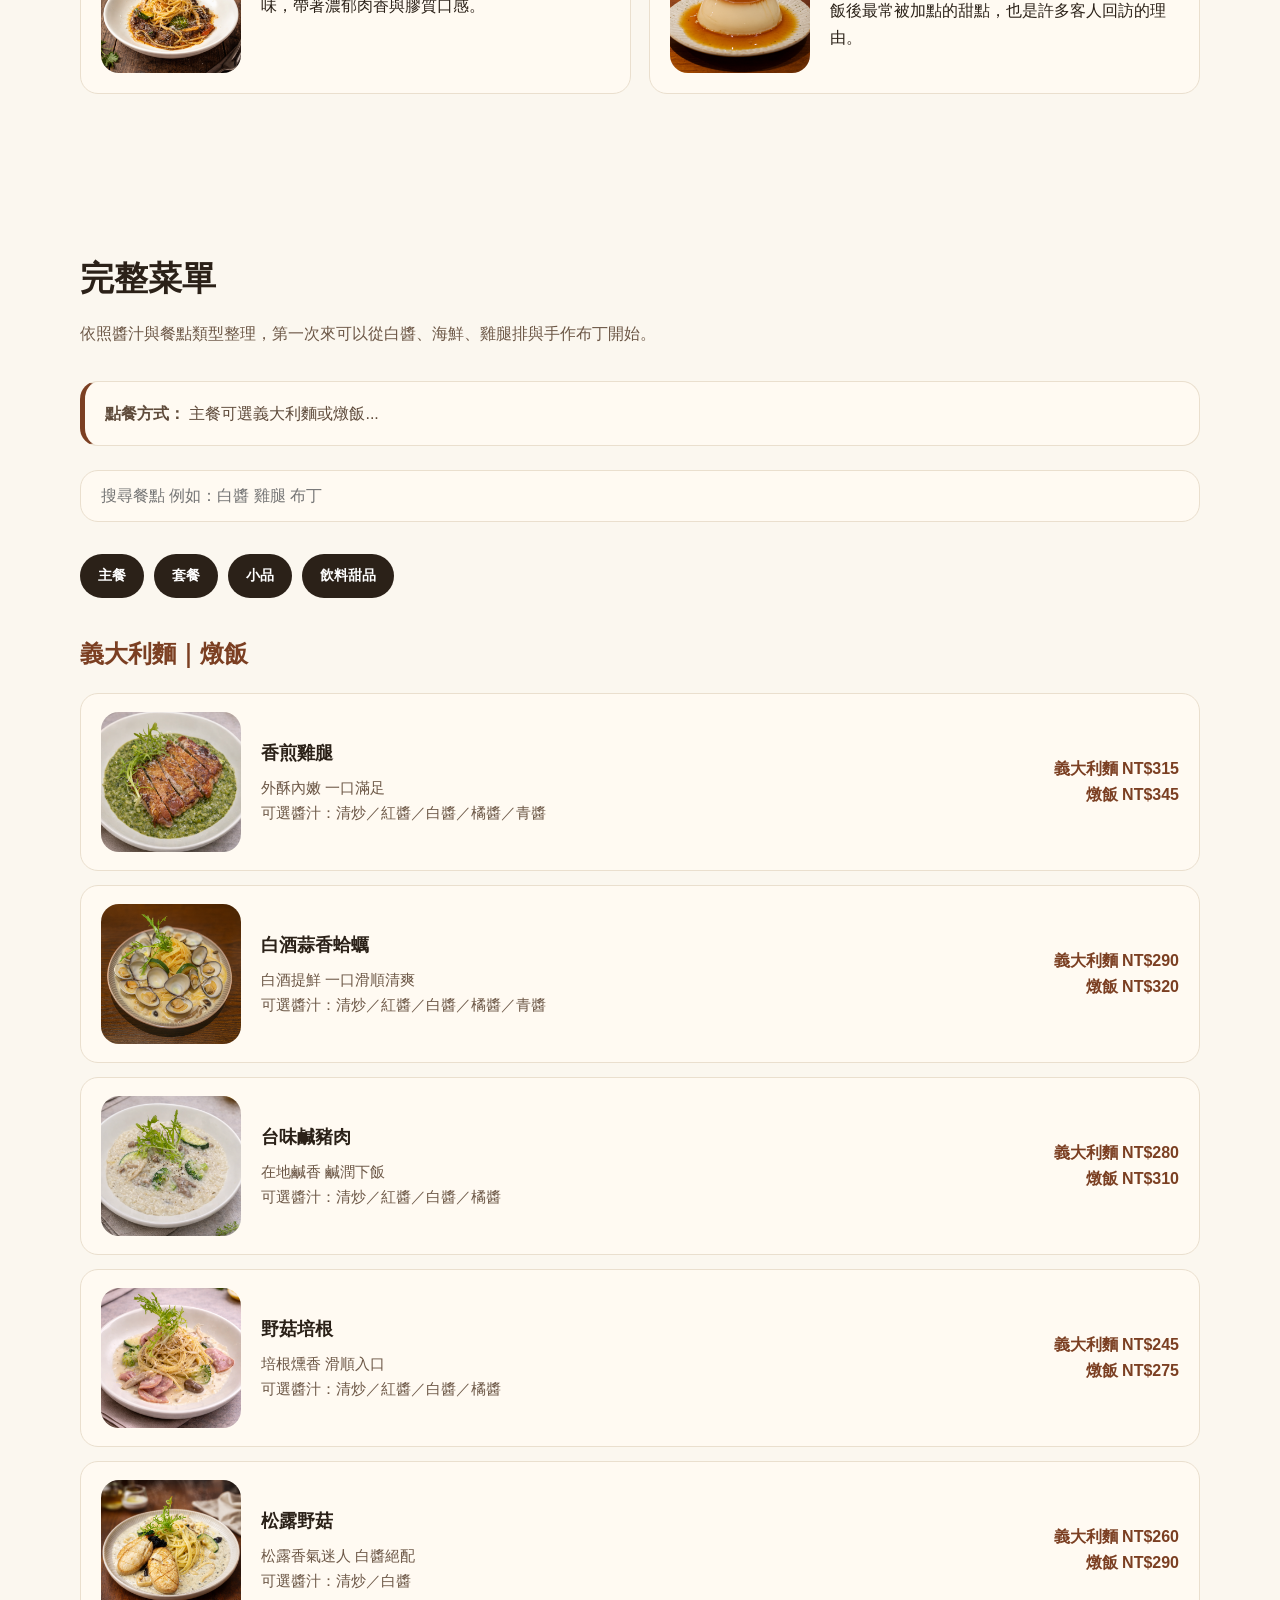
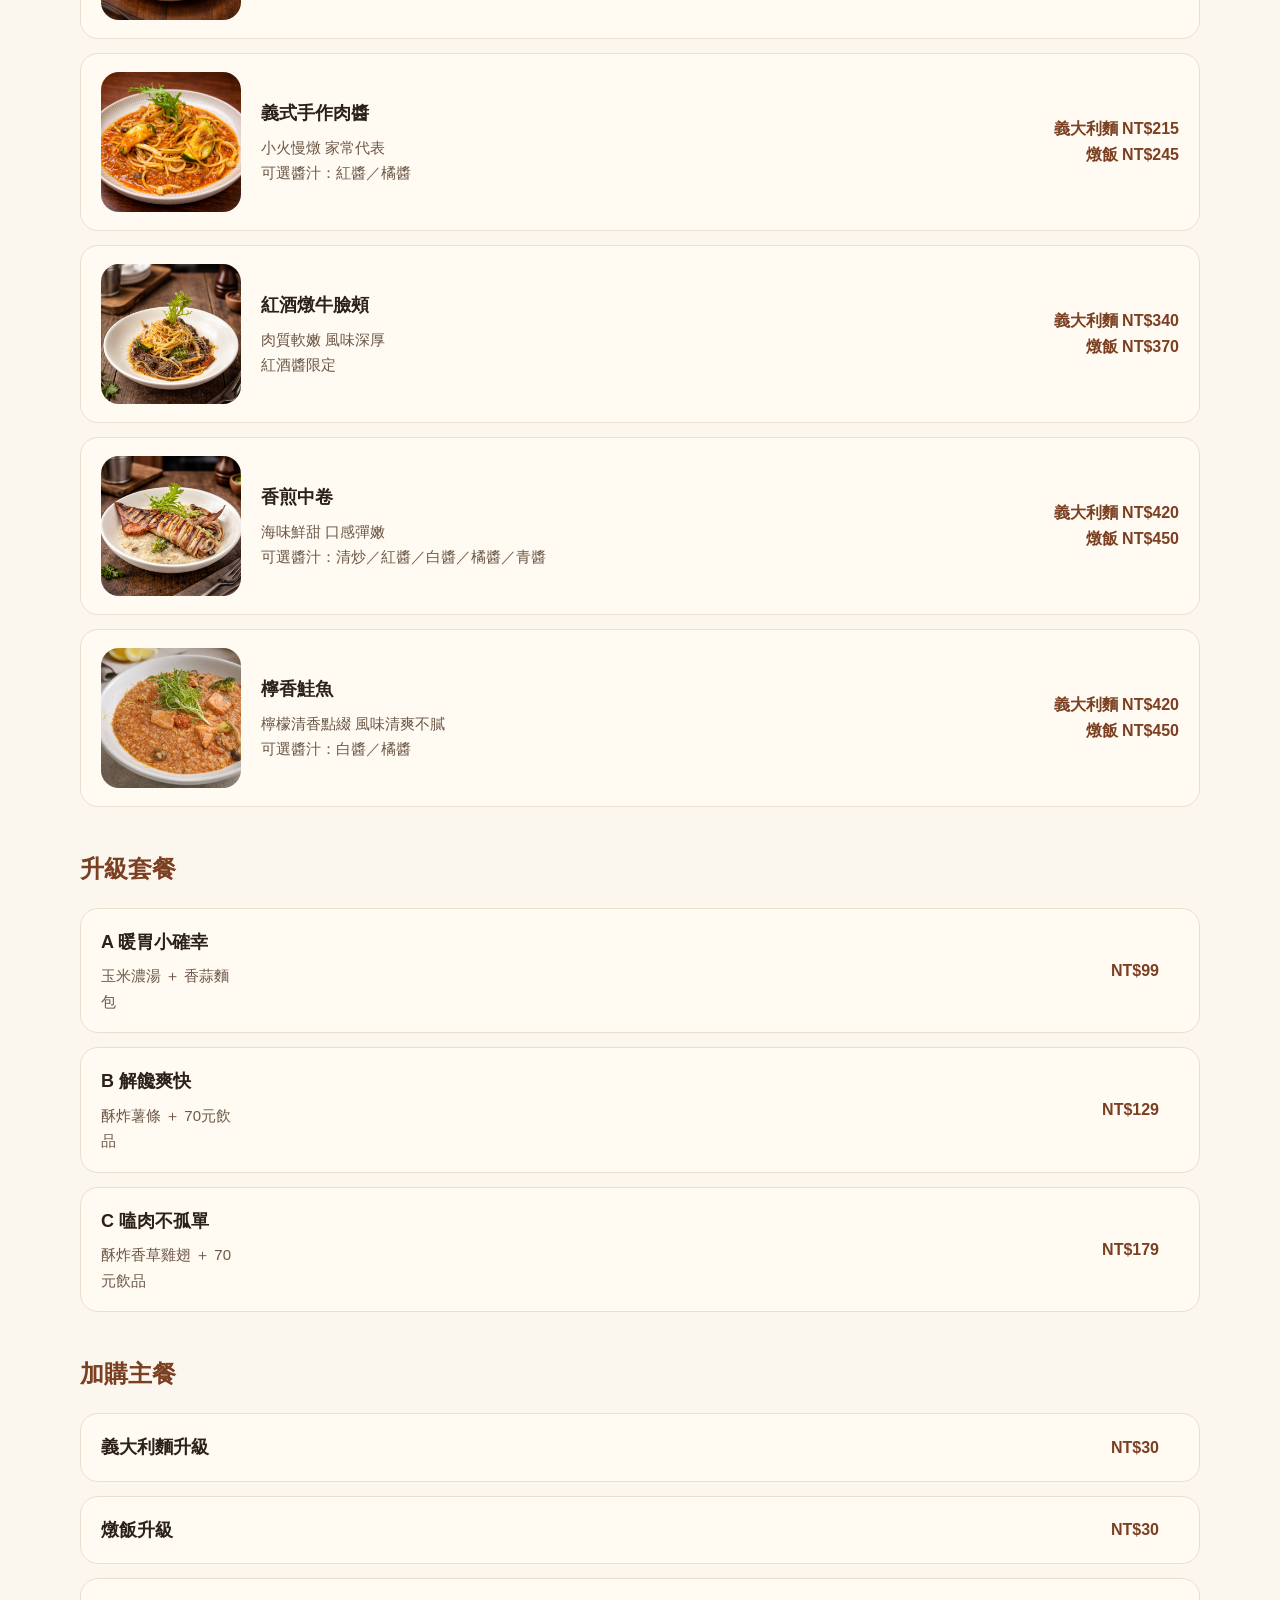
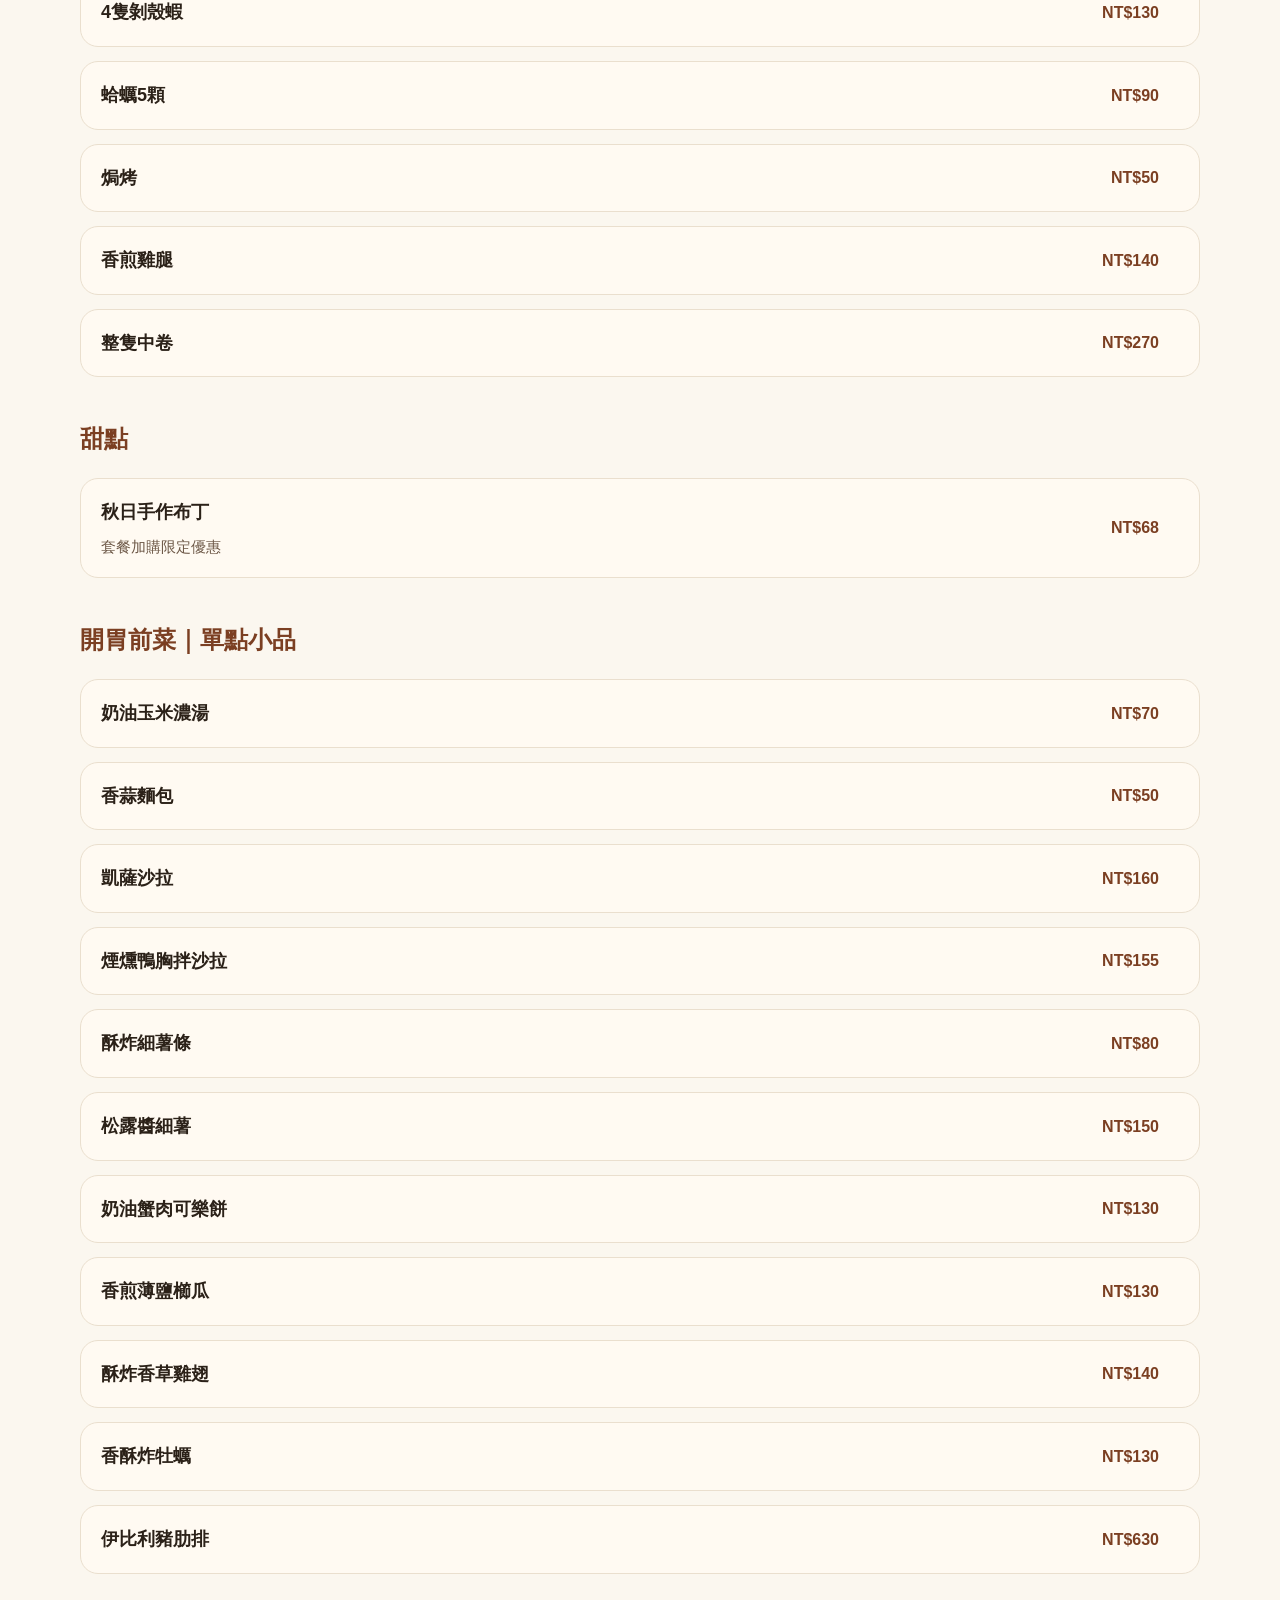
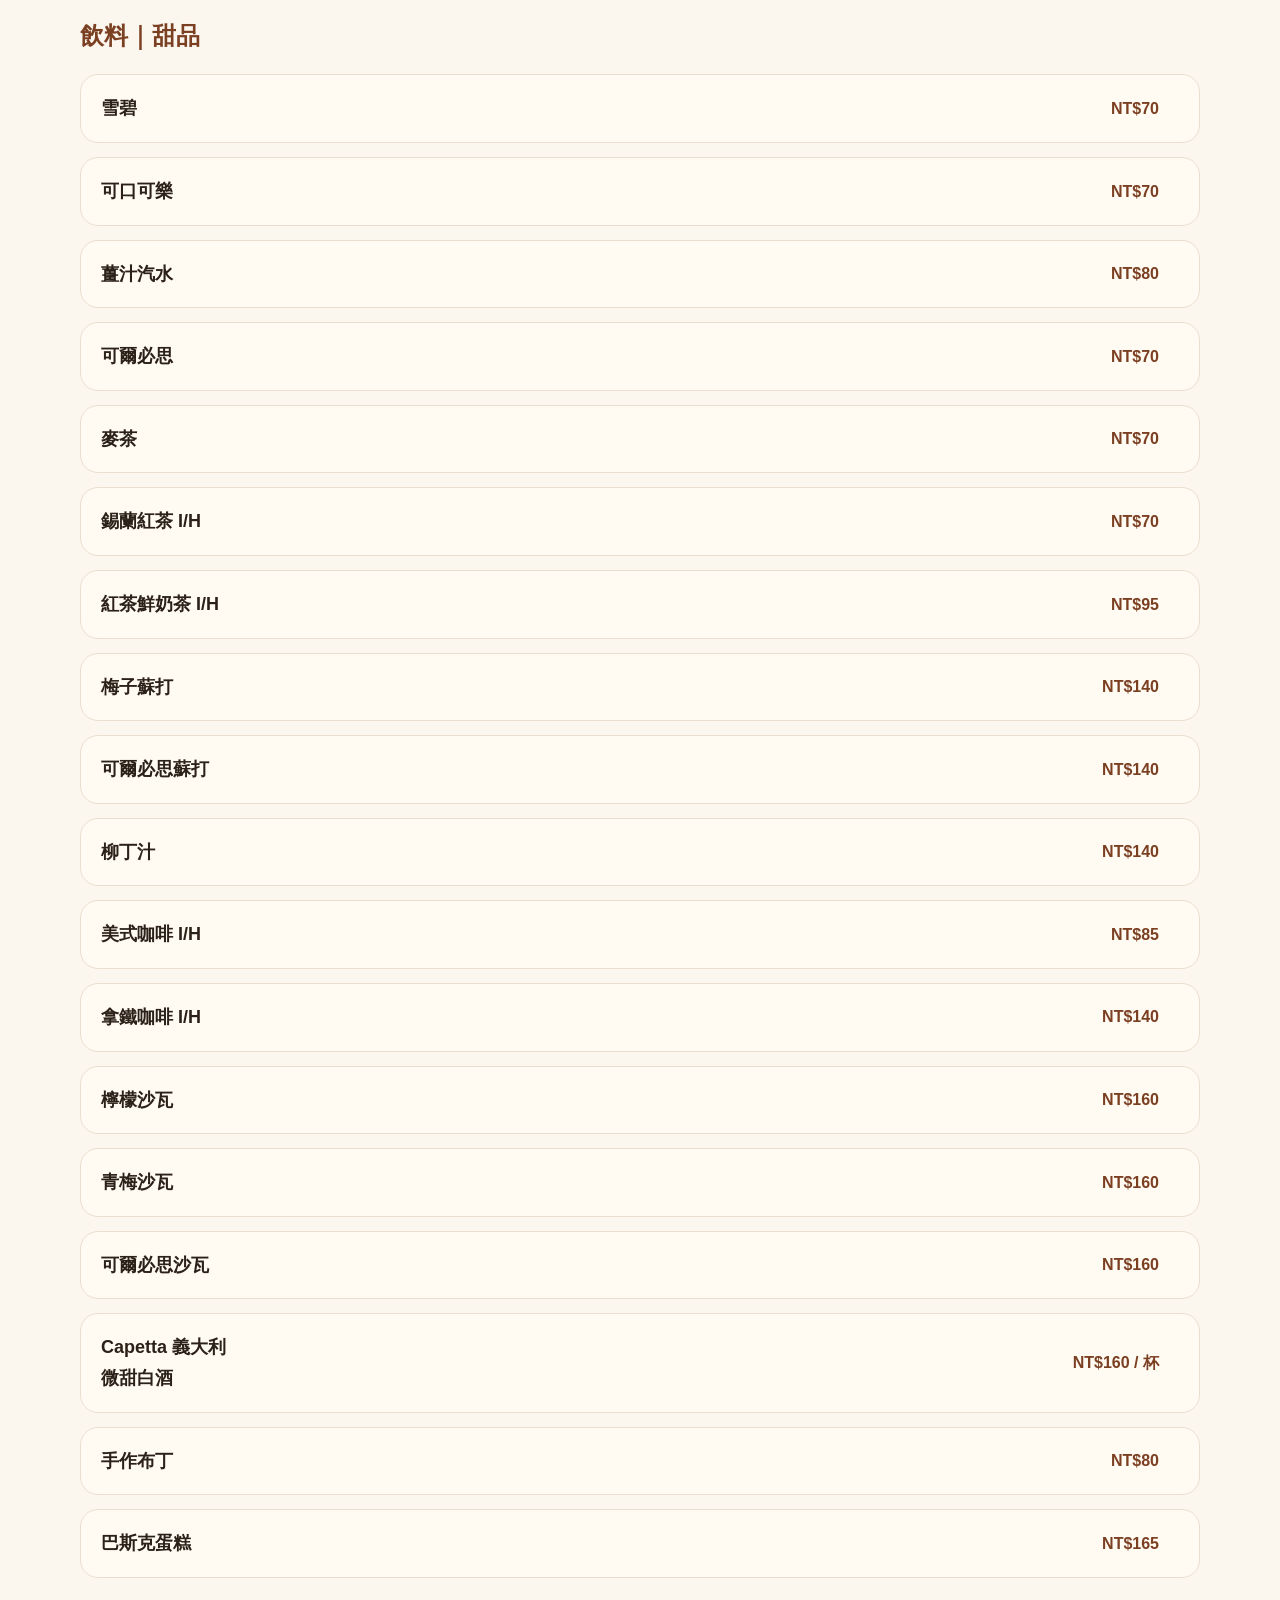
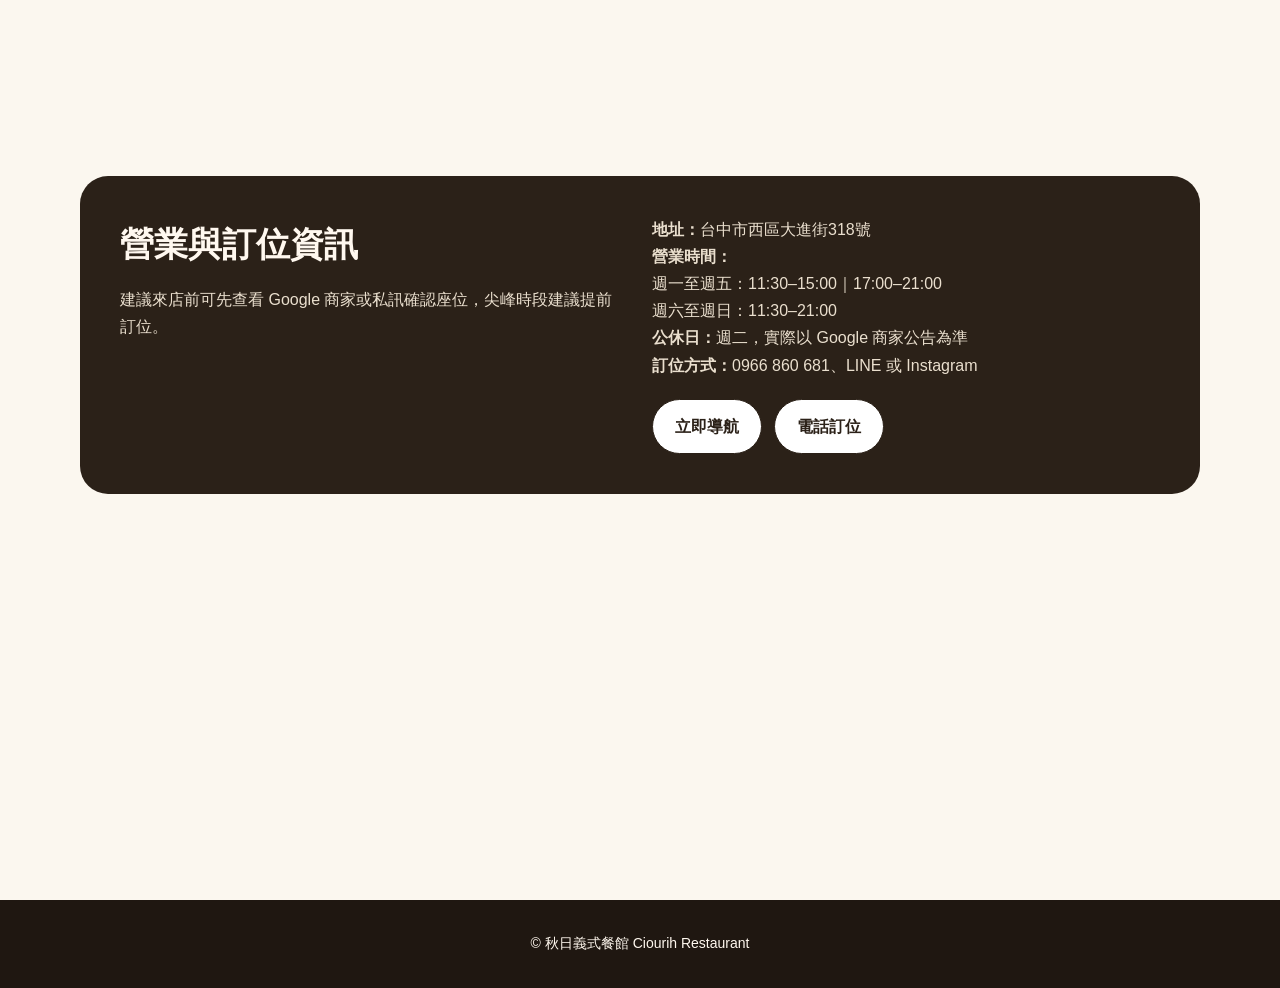
==== commit 650a9b7b: "65741" ====
--- a/index.html
+++ b/index.html
@@ -212,13 +212,20 @@
         }
 
         .hero-card {
+
+            position: relative;
+
+            animation: heroZoom 12s ease-in-out infinite alternate;
+
             min-height: 520px;
             border-radius: 58px;
+
             background-image:
-                linear-gradient(rgba(230, 230, 230, 0),
-                    rgba(255, 255, 255, 0)),
+                linear-gradient(to top,
+                    rgba(0, 0, 0, .68) 0%,
+                    rgba(0, 0, 0, .18) 40%,
+                    rgba(0, 0, 0, .02) 100%),
                 url('./images/5D2219E9-5BB4-48B1-BF4F-B276B3F5A2C41111.PNG');
-
 
             background-size: cover;
             background-position: center;
@@ -226,14 +233,24 @@
             display: flex;
             align-items: flex-end;
             padding: 24px;
+
+            overflow: hidden;
+
             box-shadow: 0 24px 60px rgba(43, 33, 24, 0.18);
         }
 
         .hero-card-text {
             color: white;
-            background: rgba(0, 0, 0, .45);
+
+            background: rgba(0, 0, 0, .28);
+
+            backdrop-filter: blur(10px);
+
             padding: 24px;
-            border-radius: 20px;
+
+            border-radius: 24px;
+
+            width: min(420px, 100%);
         }
 
         .hero-card-text strong {
@@ -535,7 +552,186 @@
 
         }
 
+        .food-modal {
+            position: fixed;
+            inset: 0;
+
+            background: rgba(0, 0, 0, .75);
+
+            display: none;
+            justify-content: center;
+            align-items: center;
+
+            z-index: 99999;
+
+            padding: 20px;
+        }
+
+        .food-modal-content {
+            animation: modalShow .28s ease;
+            width: min(760px, 100%);
+            background: #fffaf2;
+            border-radius: 28px;
+            overflow: hidden;
+
+            position: relative;
+        }
+
+        @keyframes modalShow {
+
+            from {
+                transform: translateY(30px);
+                opacity: 0;
+            }
+
+            to {
+                transform: translateY(0);
+                opacity: 1;
+            }
+
+        }
+
+        .food-modal-content img {
+            width: 100%;
+            height: 420px;
+            object-fit: cover;
+        }
+
+        .food-modal-body {
+            padding: 28px;
+        }
+
+        .food-modal-body h3 {
+            font-size: 32px;
+            margin-bottom: 14px;
+        }
+
+        .food-modal-body p {
+            color: #6d5847;
+            line-height: 1.8;
+        }
+
+        .food-modal-close {
+            position: absolute;
+            top: 18px;
+            right: 18px;
+
+            width: 42px;
+            height: 42px;
+
+            border: none;
+            border-radius: 999px;
+
+            background: rgba(0, 0, 0, .6);
+            color: white;
+
+            font-size: 28px;
+            cursor: pointer;
+        }
+
+        .modal-extra {
+            margin-top: 24px;
+        }
+
+        .modal-tags {
+            display: flex;
+            gap: 10px;
+            flex-wrap: wrap;
+            margin-bottom: 20px;
+        }
+
+        .modal-tags span {
+            background: #efe0ca;
+            color: #7b3f22;
+            padding: 8px 14px;
+            border-radius: 999px;
+            font-size: 13px;
+            font-weight: 700;
+        }
+
+        .modal-btn {
+            display: inline-block;
+
+            padding: 14px 22px;
+
+            background: #2b2118;
+            color: white;
+
+            border-radius: 999px;
+
+            font-weight: 700;
+        }
+
+        .floating-review {
+
+            position: absolute;
+
+            top: 24px;
+            left: 24px;
+
+            max-width: 260px;
+
+            background: rgba(255, 255, 255, .92);
+
+            backdrop-filter: blur(12px);
+
+            padding: 18px;
+
+            border-radius: 20px;
+
+            box-shadow: 0 14px 30px rgba(0, 0, 0, .12);
+
+        }
+
+        .review-stars {
+
+            color: #d89b2b;
+
+            font-size: 18px;
+
+            margin-bottom: 10px;
+
+        }
+
+        .floating-review p {
+
+            color: #2b2118;
+
+            font-size: 14px;
+
+            line-height: 1.6;
+
+        }
+
+
+
+
+
+
         @media (max-width: 820px) {
+
+            .food-modal {
+                align-items: flex-end;
+                padding: 0;
+            }
+
+            .food-modal-content {
+                border-radius: 28px 28px 0 0;
+                max-height: 88vh;
+                overflow-y: auto;
+            }
+
+            .food-modal-content img {
+                height: 260px;
+            }
+
+            .food-modal-body {
+                padding: 22px;
+            }
+
+            .food-modal-body h3 {
+                font-size: 26px;
+            }
 
             .full-menu-item span {
                 text-align: left;
@@ -673,15 +869,37 @@
             }
 
             .full-menu-item {
-                flex-direction: column;
-                gap: 8px;
+                grid-template-columns: 1fr;
+                gap: 14px;
+            }
+
+            .full-menu-thumb {
+                width: 100%;
+                height: 220px;
             }
 
             .full-menu-item span {
                 font-size: 17px;
-            }
+                text-align: left;
+            }
+
+        }
+
+        @keyframes heroZoom {
+
+            from {
+                background-size: 100%;
+            }
+
+            to {
+                background-size: 108%;
+            }
+
         }
     </style>
+
+
+
 </head>
 
 <body>
@@ -716,9 +934,27 @@
                         我們希望每一道餐點都有明確的香氣、口感與記憶點。
                     </p>
                     <div class="buttons">
-                        <a class="btn btn-primary" href="#menu">查看人氣推薦</a>
-                        <a class="btn btn-secondary" href="#visit">前往用餐資訊</a>
-                    </div>
+                        <a class="btn btn-primary" href="https://reserve.oddle.me/zh_TW/ciourih/ticket/6197"
+                            target="_blank">
+                            立即線上訂位
+                        </a>
+
+                        <a class="btn btn-secondary" href="#full-menu">
+                            查看完整菜單
+                        </a>
+                    </div>
+                </div>
+                <div class="floating-review">
+
+                    <div class="review-stars">
+                        ★★★★★
+                    </div>
+
+                    <p>
+                        「原本只是想吃義大利麵
+                        結果最後記住的是布丁」
+                    </p>
+
                 </div>
                 <div class="hero-card">
                     <div class="hero-card-text">
@@ -1332,6 +1568,41 @@
             </a>
         </div>
 
+        <div class="food-modal" id="foodModal">
+
+            <div class="food-modal-content">
+
+                <button class="food-modal-close" id="foodModalClose">
+                    ×
+                </button>
+
+                <img id="modalImage">
+
+                <div class="food-modal-body">
+
+                    <h3 id="modalTitle"></h3>
+
+                    <p id="modalDesc"></p>
+                    <div class="modal-extra">
+
+                        <div class="modal-tags">
+                            <span>人氣推薦</span>
+                            <span>主廚推薦</span>
+                        </div>
+
+                        <a href="https://www.instagram.com/ciou.rih/" target="_blank" class="modal-btn">
+                            看更多餐點
+                        </a>
+
+                    </div>
+
+                </div>
+
+            </div>
+
+        </div>
+
+
         <script>
             const menuButton = document.querySelector('.mobile-menu-button');
             const navLinks = document.querySelector('.nav-links');
@@ -1370,7 +1641,7 @@
 
                     if (text.includes(keyword)) {
 
-                        item.style.display = 'flex';
+                        item.style.display = 'grid';
 
                     } else {
 
@@ -1381,6 +1652,72 @@
                 });
 
             });
+
+            const modal = document.getElementById('foodModal');
+
+            const modalImage = document.getElementById('modalImage');
+
+            const modalTitle = document.getElementById('modalTitle');
+
+            const modalDesc = document.getElementById('modalDesc');
+
+            const modalClose = document.getElementById('foodModalClose');
+
+
+
+            const foodItems = document.querySelectorAll('.full-menu-item');
+
+            foodItems.forEach((item) => {
+
+                item.addEventListener('click', () => {
+
+                    const image = item.querySelector('img');
+
+                    const title = item.querySelector('strong');
+
+                    const desc = item.querySelector('p');
+
+
+
+                    if (image) {
+
+                        modalImage.src = image.src;
+
+                    }
+
+                    modalTitle.innerText = title ? title.innerText : '';
+
+                    modalDesc.innerText = desc ? desc.innerText : '';
+
+
+
+                    modal.style.display = 'flex';
+
+                });
+
+            });
+
+
+
+            modalClose.addEventListener('click', () => {
+
+                modal.style.display = 'none';
+
+            });
+
+
+
+            modal.addEventListener('click', (e) => {
+
+                if (e.target === modal) {
+
+                    modal.style.display = 'none';
+
+                }
+
+            });
+
+
 
         </script>
 </body>
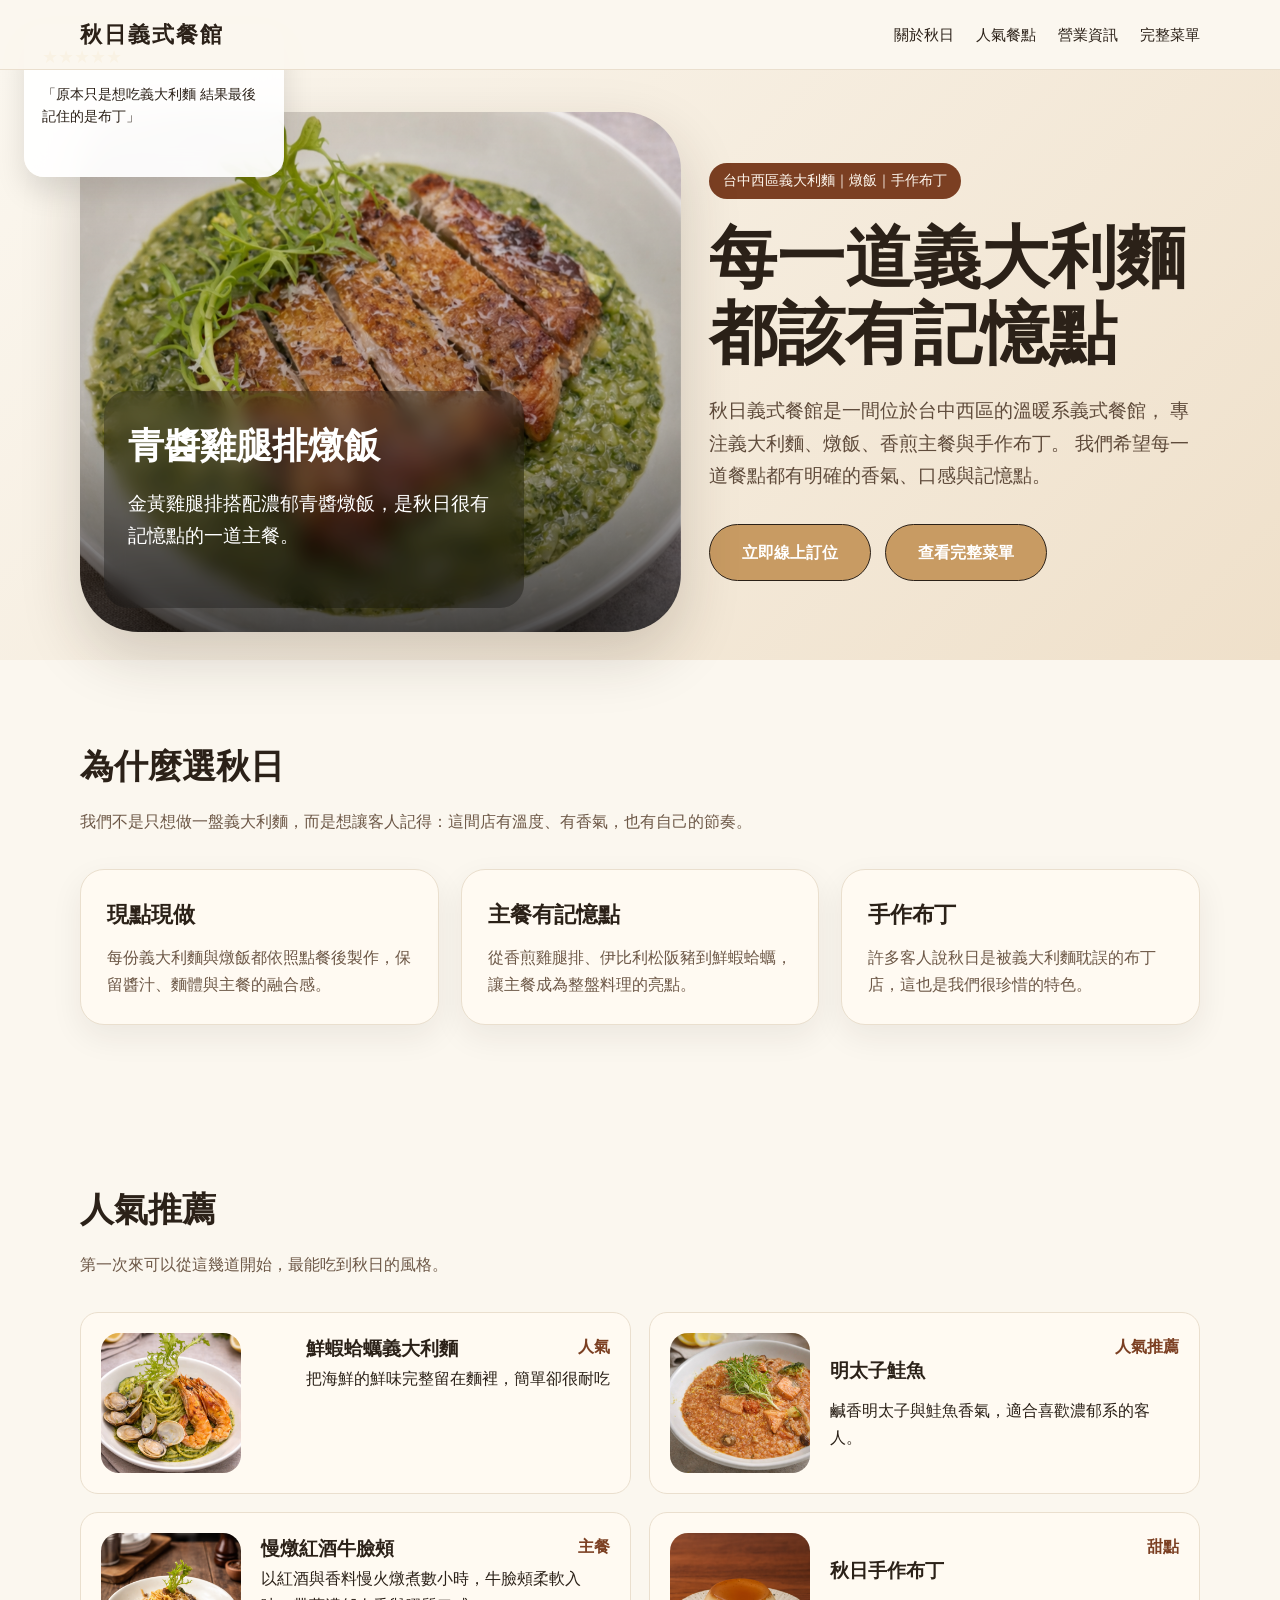
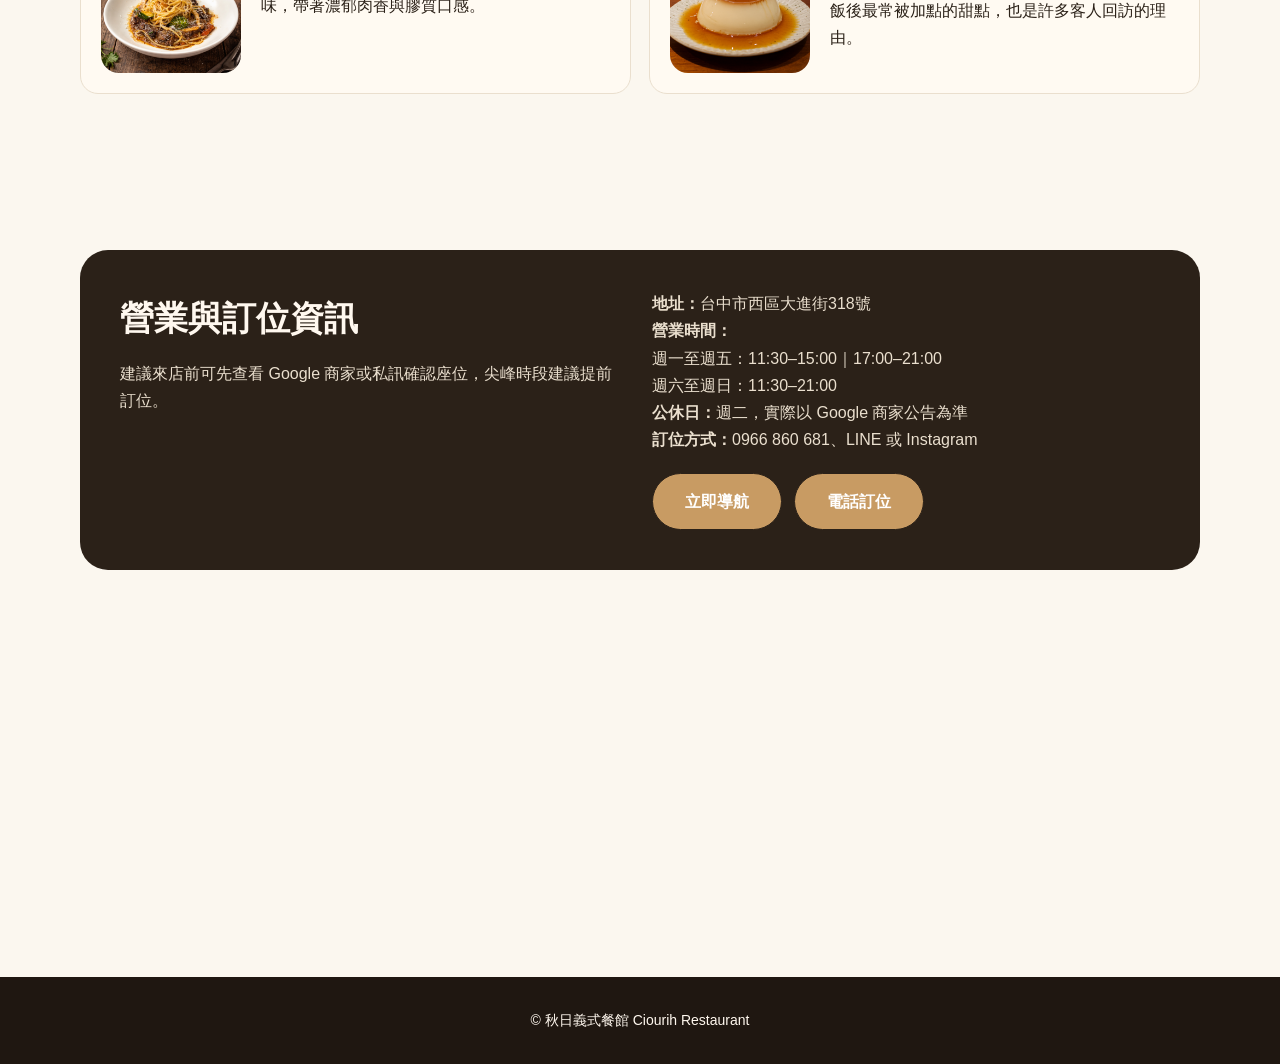
==== commit 452e32b3: "根心" ====
--- a/index.html
+++ b/index.html
@@ -78,829 +78,11 @@
         content="https://ciourih-website.vercel.app/images/5D2219E9-5BB4-48B1-BF4F-B276B3F5A2C41111.PNG">
     <meta property="og:url" content="https://ciourih-website.vercel.app/">
     <meta property="og:type" content="website">
-    <style>
-        html {
-            scroll-behavior: smooth;
-        }
-
-        * {
-            box-sizing: border-box;
-            margin: 0;
-            padding: 0;
-        }
-
-        * {
-            box-sizing: border-box;
-            margin: 0;
-            padding: 0;
-        }
-
-        body {
-            font-family: "Noto Sans TC", "Microsoft JhengHei", sans-serif;
-            color: #2b2118;
-            background: #fbf7ef;
-            line-height: 1.7;
-            scroll-behavior: smooth;
-        }
-
-        a {
-            color: inherit;
-            text-decoration: none;
-        }
-
-        .container {
-            width: min(1120px, 92%);
-            margin: 0 auto;
-        }
-
-        header {
-            position: sticky;
-            top: 0;
-            z-index: 10;
-            background: rgba(251, 247, 239, 0.95);
-            border-bottom: 1px solid #eadfce;
-        }
-
-        .nav {
-            display: flex;
-            justify-content: space-between;
-            align-items: center;
-            padding: 16px 0;
-        }
-
-        .logo {
-            font-size: 22px;
-            font-weight: 800;
-            letter-spacing: 2px;
-        }
-
-        .nav-links {
-            display: flex;
-            gap: 22px;
-            font-size: 15px;
-        }
-
-        .hero {
-            padding: 42px 0 28px;
-            background: linear-gradient(135deg, #fbf7ef 0%, #efe0ca 100%);
-        }
-
-        .hero-grid {
-            display: grid;
-            grid-template-columns: 1.1fr 0.9fr;
-            gap: 28px;
-            align-items: center;
-        }
-
-        .hero-card {
-            order: -1;
-        }
-
-        .tag {
-            display: inline-block;
-            padding: 6px 14px;
-            margin-bottom: 20px;
-            border-radius: 999px;
-            background: #7b3f22;
-            color: #fff8ef;
-            font-size: 14px;
-        }
-
-        h1 {
-            font-size: clamp(36px, 6vw, 68px);
-            line-height: 1.12;
-            margin-bottom: 24px;
-        }
-
-        .hero p {
-            font-size: 19px;
-            max-width: 620px;
-            margin-bottom: 32px;
-            color: #5f4b3b;
-        }
-
-        .buttons {
-            display: flex;
-            flex-wrap: wrap;
-            gap: 14px;
-        }
-
-        .visit-buttons {
-            display: flex;
-            flex-wrap: wrap;
-            gap: 12px;
-            margin-top: 20px;
-        }
-
-        .btn {
-            display: inline-block;
-            padding: 13px 22px;
-            border-radius: 999px;
-            font-weight: 700;
-        }
-
-        .btn-primary {
-            background: white;
-            border: 1px solid #2b2118;
-            color: #2b2118;
-        }
-
-        .btn-secondary {
-            background: white;
-            border: 1px solid #2b2118;
-            color: #2b2118;
-        }
-
-        .hero-card {
-
-            position: relative;
-
-            animation: heroZoom 12s ease-in-out infinite alternate;
-
-            min-height: 520px;
-            border-radius: 58px;
-
-            background-image:
-                linear-gradient(to top,
-                    rgba(0, 0, 0, .68) 0%,
-                    rgba(0, 0, 0, .18) 40%,
-                    rgba(0, 0, 0, .02) 100%),
-                url('./images/5D2219E9-5BB4-48B1-BF4F-B276B3F5A2C41111.PNG');
-
-            background-size: cover;
-            background-position: center;
-
-            display: flex;
-            align-items: flex-end;
-            padding: 24px;
-
-            overflow: hidden;
-
-            box-shadow: 0 24px 60px rgba(43, 33, 24, 0.18);
-        }
-
-        .hero-card-text {
-            color: white;
-
-            background: rgba(0, 0, 0, .28);
-
-            backdrop-filter: blur(10px);
-
-            padding: 24px;
-
-            border-radius: 24px;
-
-            width: min(420px, 100%);
-        }
-
-        .hero-card-text strong {
-            display: block;
-            font-size: 36px;
-            margin-bottom: 12px;
-        }
-
-        .hero-card-text p {
-            color: white;
-        }
-
-        section {
-            padding: 78px 0;
-        }
-
-        .section-title {
-            font-size: 34px;
-            margin-bottom: 12px;
-        }
-
-        .section-subtitle {
-            color: #6d5847;
-            margin-bottom: 34px;
-            max-width: 680px;
-        }
-
-        .cards {
-            display: grid;
-            grid-template-columns: repeat(3, 1fr);
-            gap: 22px;
-        }
-
-        .card {
-            background: #fffaf2;
-            border: 1px solid #eadfce;
-            border-radius: 24px;
-            padding: 26px;
-            box-shadow: 0 12px 32px rgba(43, 33, 24, 0.07);
-        }
-
-        .card h3 {
-            font-size: 22px;
-            margin-bottom: 10px;
-        }
-
-        .card p {
-            color: #6d5847;
-        }
-
-        .menu-list {
-            display: grid;
-            grid-template-columns: 1fr 1fr;
-            gap: 18px;
-        }
-
-        .menu-item {
-            position: relative;
-            display: flex;
-            justify-content: space-between;
-            gap: 20px;
-            padding: 20px;
-            background: #fffaf2;
-            border: 1px solid #eadfce;
-            border-radius: 18px;
-            transition: .3s;
-            cursor: pointer;
-        }
-
-        .menu-item:hover {
-            transform: translateY(-8px);
-            box-shadow: 0 20px 40px rgba(0, 0, 0, .12);
-        }
-
-        .menu-item img {
-            width: 140px;
-            height: 140px;
-
-            object-fit: cover;
-
-            border-radius: 18px;
-
-            flex-shrink: 0;
-        }
-
-        .menu-content {
-            display: flex;
-            justify-content: space-between;
-            align-items: center;
-            width: 100%;
-        }
-
-        .menu-text {
-            display: flex;
-            flex-direction: column;
-            gap: 10px;
-        }
-
-        .menu-item span {
-            position: absolute;
-            top: 20px;
-            right: 20px;
-            color: #7b3f22;
-            font-weight: 800;
-            white-space: nowrap;
-        }
-
-        .menu-tabs {
-            display: flex;
-            flex-wrap: wrap;
-            gap: 10px;
-            margin-bottom: 36px;
-        }
-
-        .menu-tabs a {
-            padding: 10px 18px;
-            background: #2b2118;
-            color: white;
-            border-radius: 999px;
-            font-weight: 700;
-            font-size: 14px;
-        }
-
-        .info-box {
-            background: #2b2118;
-            color: #fff8ef;
-            border-radius: 28px;
-            padding: 40px;
-            display: grid;
-            grid-template-columns: 1fr 1fr;
-            gap: 24px;
-        }
-
-        .info-box p {
-            color: #eadfce;
-        }
-
-        footer {
-            padding: 32px 0;
-            background: #1f1711;
-            color: #fff8ef;
-            text-align: center;
-            font-size: 14px;
-        }
-
-        .mobile-fixed-bar {
-            position: fixed;
-            bottom: 0;
-            left: 0;
-            width: 100%;
-            background: rgba(43, 33, 24, 0.96);
-            backdrop-filter: blur(12px);
-            display: none;
-            justify-content: space-around;
-            align-items: center;
-            padding: 14px 10px;
-            z-index: 999;
-        }
-
-        .mobile-fixed-bar img {
-            width: 22px !important;
-        }
-
-        .mobile-fixed-bar img.bottom-icon {
-            width: 28px !important;
-            height: 28px !important;
-
-            max-width: 28px !important;
-            max-height: 28px !important;
-
-            object-fit: contain;
-            display: block;
-        }
-
-        .mobile-fixed-bar a {
-            display: flex;
-            flex-direction: column;
-            align-items: center;
-            justify-content: center;
-            gap: 4px;
-            color: white;
-            font-size: 12px;
-            font-weight: 700;
-            width: 33%;
-        }
-
-        .mobile-fixed-bar svg {
-            display: block;
-        }
-
-        .mobile-menu-button {
-            display: none;
-            font-size: 30px;
-            cursor: pointer;
-        }
-
-        .footer-icon {
-            width: 24px;
-            height: 24px;
-            object-fit: contain;
-        }
-
-        .full-menu-category {
-            margin-bottom: 42px;
-        }
-
-        .full-menu-category h3 {
-            font-size: 24px;
-            margin-bottom: 18px;
-            color: #7b3f22;
-        }
-
-        .full-menu-list {
-            display: grid;
-            gap: 14px;
-        }
-
-        .full-menu-item {
-            display: grid;
-            grid-template-columns: 140px 1fr auto;
-            align-items: center;
-            gap: 20px;
-
-            padding: 18px 20px;
-            background: #fffaf2;
-            border: 1px solid #eadfce;
-            border-radius: 18px;
-
-            transition: .25s;
-        }
-
-        .full-menu-thumb {
-            width: 140px;
-            height: 140px;
-            border-radius: 18px;
-            object-fit: cover;
-        }
-
-        .full-menu-item strong {
-            font-size: 18px;
-        }
-
-        .full-menu-item p {
-            margin-top: 6px;
-            color: #6d5847;
-            font-size: 15px;
-        }
-
-        .full-menu-item span {
-            color: #7b3f22;
-            font-weight: 800;
-            white-space: nowrap;
-        }
-
-        .full-menu-item {
-            transition: .25s;
-        }
-
-        .full-menu-item:hover {
-            transform: translateY(-4px);
-            box-shadow: 0 14px 28px rgba(43, 33, 24, 0.09);
-        }
-
-        .full-menu-item span {
-            text-align: right;
-            line-height: 1.6;
-        }
-
-        .full-menu-category {
-            scroll-margin-top: 110px;
-        }
-
-        .menu-note {
-            background: #fffaf2;
-            border: 1px solid #eadfce;
-            border-left: 5px solid #7b3f22;
-            border-radius: 18px;
-            padding: 18px 20px;
-            margin-bottom: 24px;
-            color: #5f4b3b;
-        }
-
-        .menu-search {
-            margin-bottom: 32px;
-        }
-
-        .menu-search input {
-            width: 100%;
-            padding: 16px 20px;
-            border-radius: 18px;
-            border: 1px solid #eadfce;
-            background: #fffaf2;
-            font-size: 16px;
-            outline: none;
-        }
-
-        .menu-search input:focus {
-            border-color: #7b3f22;
-
-        }
-
-        .food-modal {
-            position: fixed;
-            inset: 0;
-
-            background: rgba(0, 0, 0, .75);
-
-            display: none;
-            justify-content: center;
-            align-items: center;
-
-            z-index: 99999;
-
-            padding: 20px;
-        }
-
-        .food-modal-content {
-            animation: modalShow .28s ease;
-            width: min(760px, 100%);
-            background: #fffaf2;
-            border-radius: 28px;
-            overflow: hidden;
-
-            position: relative;
-        }
-
-        @keyframes modalShow {
-
-            from {
-                transform: translateY(30px);
-                opacity: 0;
-            }
-
-            to {
-                transform: translateY(0);
-                opacity: 1;
-            }
-
-        }
-
-        .food-modal-content img {
-            width: 100%;
-            height: 420px;
-            object-fit: cover;
-        }
-
-        .food-modal-body {
-            padding: 28px;
-        }
-
-        .food-modal-body h3 {
-            font-size: 32px;
-            margin-bottom: 14px;
-        }
-
-        .food-modal-body p {
-            color: #6d5847;
-            line-height: 1.8;
-        }
-
-        .food-modal-close {
-            position: absolute;
-            top: 18px;
-            right: 18px;
-
-            width: 42px;
-            height: 42px;
-
-            border: none;
-            border-radius: 999px;
-
-            background: rgba(0, 0, 0, .6);
-            color: white;
-
-            font-size: 28px;
-            cursor: pointer;
-        }
-
-        .modal-extra {
-            margin-top: 24px;
-        }
-
-        .modal-tags {
-            display: flex;
-            gap: 10px;
-            flex-wrap: wrap;
-            margin-bottom: 20px;
-        }
-
-        .modal-tags span {
-            background: #efe0ca;
-            color: #7b3f22;
-            padding: 8px 14px;
-            border-radius: 999px;
-            font-size: 13px;
-            font-weight: 700;
-        }
-
-        .modal-btn {
-            display: inline-block;
-
-            padding: 14px 22px;
-
-            background: #2b2118;
-            color: white;
-
-            border-radius: 999px;
-
-            font-weight: 700;
-        }
-
-        .floating-review {
-
-            position: absolute;
-
-            top: 24px;
-            left: 24px;
-
-            max-width: 260px;
-
-            background: rgba(255, 255, 255, .92);
-
-            backdrop-filter: blur(12px);
-
-            padding: 18px;
-
-            border-radius: 20px;
-
-            box-shadow: 0 14px 30px rgba(0, 0, 0, .12);
-
-        }
-
-        .review-stars {
-
-            color: #d89b2b;
-
-            font-size: 18px;
-
-            margin-bottom: 10px;
-
-        }
-
-        .floating-review p {
-
-            color: #2b2118;
-
-            font-size: 14px;
-
-            line-height: 1.6;
-
-        }
-
-
-
-
-
-
-        @media (max-width: 820px) {
-
-            .food-modal {
-                align-items: flex-end;
-                padding: 0;
-            }
-
-            .food-modal-content {
-                border-radius: 28px 28px 0 0;
-                max-height: 88vh;
-                overflow-y: auto;
-            }
-
-            .food-modal-content img {
-                height: 260px;
-            }
-
-            .food-modal-body {
-                padding: 22px;
-            }
-
-            .food-modal-body h3 {
-                font-size: 26px;
-            }
-
-            .full-menu-item span {
-                text-align: left;
-            }
-
-            .full-menu-category {
-                scroll-margin-top: 120px;
-            }
-
-            .buttons {
-                flex-direction: column;
-            }
-
-            .btn {
-                width: 100%;
-                text-align: center;
-            }
-
-            .mobile-menu-button {
-                display: block;
-            }
-
-            .hero-card {
-                min-height: 320px;
-                border-radius: 32px;
-            }
-
-            .hero-card-text strong {
-                font-size: 28px;
-            }
-
-            h1 {
-                font-size: 42px;
-            }
-
-            .hero p {
-                font-size: 16px;
-            }
-
-            .section-title {
-                font-size: 28px;
-            }
-
-            .nav-links {
-                display: none;
-                position: absolute;
-                top: 70px;
-                right: 4%;
-                width: 180px;
-                background: #fffaf2;
-                padding: 18px;
-                border-radius: 18px;
-                box-shadow: 0 20px 40px rgba(0, 0, 0, .12);
-                z-index: 9999;
-            }
-
-            .menu-tabs {
-                position: sticky;
-                top: 64px;
-                z-index: 8;
-                background: #fbf7ef;
-                padding: 10px 0;
-            }
-
-            .hero-grid,
-            .cards,
-            .menu-list,
-            .info-box {
-                grid-template-columns: 1fr;
-            }
-
-            .hero {
-                padding-top: 56px;
-            }
-
-            .menu-item {
-                flex-direction: column;
-            }
-
-            .menu-item img {
-                width: 100%;
-                height: 220px;
-            }
-
-            .menu-content {
-                padding-right: 0;
-            }
-
-            .menu-item span {
-                top: 16px;
-                right: 16px;
-                background: rgba(255, 250, 242, .9);
-                padding: 4px 10px;
-                border-radius: 999px;
-            }
-
-            .map-box {
-                margin-top: 24px;
-                border-radius: 24px;
-                overflow: hidden;
-                box-shadow: 0 20px 40px rgba(0, 0, 0, .12);
-            }
-
-            .map-box iframe {
-                height: 260px;
-            }
-
-
-            .mobile-fixed-bar {
-                display: flex;
-            }
-
-            body {
-                padding-bottom: 110px;
-            }
-
-            .mobile-fixed-bar a {
-                display: flex;
-                flex-direction: column;
-                align-items: center;
-                justify-content: center;
-
-                gap: 6px;
-
-                color: white;
-
-                font-size: 11px;
-                font-weight: 700;
-
-                width: 33%;
-
-                min-height: 60px;
-
-                -webkit-tap-highlight-color: transparent;
-            }
-
-            .full-menu-item {
-                grid-template-columns: 1fr;
-                gap: 14px;
-            }
-
-            .full-menu-thumb {
-                width: 100%;
-                height: 220px;
-            }
-
-            .full-menu-item span {
-                font-size: 17px;
-                text-align: left;
-            }
-
-        }
-
-        @keyframes heroZoom {
-
-            from {
-                background-size: 100%;
-            }
-
-            to {
-                background-size: 108%;
-            }
-
-        }
-    </style>
-
-
+
+<link rel="stylesheet" href="style.css">
 
 </head>
+
 
 <body>
     <header>
@@ -910,7 +92,7 @@
                 <a href="#about">關於秋日</a>
                 <a href="#menu">人氣餐點</a>
                 <a href="#visit">營業資訊</a>
-                <a href="#full-menu">完整菜單</a>
+                <a href="menu.html">完整菜單</a>
             </nav>
 
             <div class="mobile-menu-button">
@@ -939,9 +121,10 @@
                             立即線上訂位
                         </a>
 
-                        <a class="btn btn-secondary" href="#full-menu">
+                        <a class="btn btn-secondary" href="menu.html">
                             查看完整菜單
                         </a>
+
                     </div>
                 </div>
                 <div class="floating-review">
@@ -1048,460 +231,6 @@
             </div>
         </section>
 
-        <section id="full-menu">
-            <div class="container">
-                <h2 class="section-title">完整菜單</h2>
-                <p class="section-subtitle">
-                    依照醬汁與餐點類型整理，第一次來可以從白醬、海鮮、雞腿排與手作布丁開始。
-                </p>
-                <div class="menu-note">
-                    <strong>點餐方式：</strong>
-                    主餐可選義大利麵或燉飯...
-                </div>
-
-                <div class="menu-search">
-
-                    <input type="text" id="menuSearch" placeholder="搜尋餐點 例如：白醬 雞腿 布丁">
-
-                </div>
-                <div class="menu-tabs">
-                    <a href="#main-menu">主餐</a>
-                    <a href="#set-menu">套餐</a>
-                    <a href="#side-menu">小品</a>
-                    <a href="#drink-menu">飲料甜品</a>
-                </div>
-
-                <div class="full-menu-category" id="main-menu">
-                    <h3>義大利麵｜燉飯</h3>
-
-                    <div class="full-menu-list">
-
-                        <div class="full-menu-item">
-
-                            <img src="./images/5D2219E9-5BB4-48B1-BF4F-B276B3F5A2C41111.PNG" class="full-menu-thumb">
-
-                            <div>
-                                <strong>香煎雞腿</strong>
-
-                                <p>
-                                    外酥內嫩 一口滿足<br>
-                                    可選醬汁：清炒／紅醬／白醬／橘醬／青醬
-                                </p>
-                            </div>
-
-                            <span>
-                                義大利麵 NT$315<br>
-                                燉飯 NT$345
-                            </span>
-
-                        </div>
-                        <div class="full-menu-item">
-
-                            <img src="./images/蒜香蛤蠣去背.PNG" class="full-menu-thumb">
-
-                            <div>
-                                <strong>白酒蒜香蛤蠣</strong>
-                                <p>
-                                    白酒提鮮 一口滑順清爽<br>
-                                    可選醬汁：清炒／紅醬／白醬／橘醬／青醬
-                                </p>
-                            </div>
-
-                            <span>
-                                義大利麵 NT$290<br>
-                                燉飯 NT$320
-                            </span>
-                        </div>
-
-                        <div class="full-menu-item">
-                            <img src="./images/7147D05E-996D-42C6-8E63-C51DFA8734A31.PNG" class="full-menu-thumb">
-
-                            <div>
-                                <strong>台味鹹豬肉</strong>
-                                <p>
-                                    在地鹹香 鹹潤下飯<br>
-                                    可選醬汁：清炒／紅醬／白醬／橘醬
-                                </p>
-                            </div>
-
-                            <span>
-                                義大利麵 NT$280<br>
-                                燉飯 NT$310
-                            </span>
-                        </div>
-
-                        <div class="full-menu-item">
-                            <img src="./images/20260404_161114854_iOS1.PNG" class="full-menu-thumb">
-
-                            <div>
-                                <strong>野菇培根</strong>
-                                <p>
-                                    培根燻香 滑順入口<br>
-                                    可選醬汁：清炒／紅醬／白醬／橘醬
-                                </p>
-                            </div>
-
-                            <span>
-                                義大利麵 NT$245<br>
-                                燉飯 NT$275
-                            </span>
-                        </div>
-
-                        <div class="full-menu-item">
-                            <img src="./images/95bb7085-3a38-4ec7-835f-44a9ea5051b8.png" class="full-menu-thumb">
-
-                            <div>
-                                <strong>松露野菇</strong>
-                                <p>
-                                    松露香氣迷人 白醬絕配<br>
-                                    可選醬汁：清炒／白醬
-                                </p>
-                            </div>
-
-                            <span>
-                                義大利麵 NT$260<br>
-                                燉飯 NT$290
-                            </span>
-                        </div>
-
-                        <div class="full-menu-item">
-                            <img src="./images/80335ac4-7e72-42f8-9f7f-0f88974daa32.png" class="full-menu-thumb">
-
-                            <div>
-                                <strong>義式手作肉醬</strong>
-                                <p>
-                                    小火慢燉 家常代表<br>
-                                    可選醬汁：紅醬／橘醬
-                                </p>
-                            </div>
-
-                            <span>
-                                義大利麵 NT$215<br>
-                                燉飯 NT$245
-                            </span>
-                        </div>
-
-                        <div class="full-menu-item">
-                            <img src="./images/紅酒燉牛臉頰肉.PNG" class="full-menu-thumb">
-
-                            <div>
-                                <strong>紅酒燉牛臉頰</strong>
-                                <p>
-                                    肉質軟嫩 風味深厚<br>
-                                    紅酒醬限定
-                                </p>
-                            </div>
-
-                            <span>
-                                義大利麵 NT$340<br>
-                                燉飯 NT$370
-                            </span>
-                        </div>
-
-                        <div class="full-menu-item">
-                            <img src="./images/ce1a724d-7ff2-4d75-80dd-61bd5f5a7b76.png" class="full-menu-thumb">
-
-                            <div>
-                                <strong>香煎中卷</strong>
-                                <p>
-                                    海味鮮甜 口感彈嫩<br>
-                                    可選醬汁：清炒／紅醬／白醬／橘醬／青醬
-                                </p>
-                            </div>
-
-                            <span>
-                                義大利麵 NT$420<br>
-                                燉飯 NT$450
-                            </span>
-                        </div>
-
-                        <div class="full-menu-item">
-                            <img src="./images/0E3306FA-F3D0-4307-8CBF-181D2E86716E.JPG" class="full-menu-thumb">
-
-                            <div>
-                                <strong>檸香鮭魚</strong>
-                                <p>
-                                    檸檬清香點綴 風味清爽不膩<br>
-                                    可選醬汁：白醬／橘醬
-                                </p>
-                            </div>
-
-                            <span>
-                                義大利麵 NT$420<br>
-                                燉飯 NT$450
-                            </span>
-                        </div>
-                    </div>
-                </div>
-                <div class="full-menu-category" id="set-menu">
-                    <h3>升級套餐</h3>
-
-                    <div class="full-menu-list">
-
-                        <div class="full-menu-item">
-                            <div>
-                                <strong>A 暖胃小確幸</strong>
-                                <p>
-                                    玉米濃湯 ＋ 香蒜麵包
-                                </p>
-                            </div>
-
-                            <span>
-                                NT$99
-                            </span>
-                        </div>
-
-                        <div class="full-menu-item">
-                            <div>
-                                <strong>B 解饞爽快</strong>
-                                <p>
-                                    酥炸薯條 ＋ 70元飲品
-                                </p>
-                            </div>
-
-                            <span>
-                                NT$129
-                            </span>
-                        </div>
-
-                        <div class="full-menu-item">
-                            <div>
-                                <strong>C 嗑肉不孤單</strong>
-                                <p>
-                                    酥炸香草雞翅 ＋ 70元飲品
-                                </p>
-                            </div>
-
-                            <span>
-                                NT$179
-                            </span>
-                        </div>
-
-                    </div>
-
-                </div>
-
-
-
-                <div class="full-menu-category">
-                    <h3>加購主餐</h3>
-
-                    <div class="full-menu-list">
-
-                        <div class="full-menu-item">
-                            <div>
-                                <strong>義大利麵升級</strong>
-                            </div>
-
-                            <span>NT$30</span>
-                        </div>
-
-                        <div class="full-menu-item">
-                            <div>
-                                <strong>燉飯升級</strong>
-                            </div>
-
-                            <span>NT$30</span>
-                        </div>
-
-                        <div class="full-menu-item">
-                            <div>
-                                <strong>4隻剝殼蝦</strong>
-                            </div>
-
-                            <span>NT$130</span>
-                        </div>
-
-                        <div class="full-menu-item">
-                            <div>
-                                <strong>蛤蠣5顆</strong>
-                            </div>
-
-                            <span>NT$90</span>
-                        </div>
-
-                        <div class="full-menu-item">
-                            <div>
-                                <strong>焗烤</strong>
-                            </div>
-
-                            <span>NT$50</span>
-                        </div>
-
-                        <div class="full-menu-item">
-                            <div>
-                                <strong>香煎雞腿</strong>
-                            </div>
-
-                            <span>NT$140</span>
-                        </div>
-
-                        <div class="full-menu-item">
-                            <div>
-                                <strong>整隻中卷</strong>
-                            </div>
-
-                            <span>NT$270</span>
-                        </div>
-
-                    </div>
-
-                </div>
-
-
-
-                <div class="full-menu-category">
-
-                    <h3>甜點</h3>
-
-                    <div class="full-menu-list">
-
-                        <div class="full-menu-item">
-                            <div>
-                                <strong>秋日手作布丁</strong>
-                                <p>
-                                    套餐加購限定優惠
-                                </p>
-                            </div>
-
-                            <span>
-                                NT$68
-                            </span>
-                        </div>
-
-                    </div>
-
-                </div>
-
-                <div class="full-menu-category" id="side-menu">
-                    <h3>開胃前菜｜單點小品</h3>
-
-                    <div class="full-menu-list">
-
-                        <div class="full-menu-item">
-                            <div><strong>奶油玉米濃湯</strong></div>
-                            <span>NT$70</span>
-                        </div>
-
-                        <div class="full-menu-item">
-                            <div><strong>香蒜麵包</strong></div>
-                            <span>NT$50</span>
-                        </div>
-
-                        <div class="full-menu-item">
-                            <div><strong>凱薩沙拉</strong></div>
-                            <span>NT$160</span>
-                        </div>
-
-                        <div class="full-menu-item">
-                            <div><strong>煙燻鴨胸拌沙拉</strong></div>
-                            <span>NT$155</span>
-                        </div>
-
-                        <div class="full-menu-item">
-                            <div><strong>酥炸細薯條</strong></div>
-                            <span>NT$80</span>
-                        </div>
-
-                        <div class="full-menu-item">
-                            <div><strong>松露醬細薯</strong></div>
-                            <span>NT$150</span>
-                        </div>
-
-                        <div class="full-menu-item">
-                            <div><strong>奶油蟹肉可樂餅</strong></div>
-                            <span>NT$130</span>
-                        </div>
-
-                        <div class="full-menu-item">
-                            <div><strong>香煎薄鹽櫛瓜</strong></div>
-                            <span>NT$130</span>
-                        </div>
-
-                        <div class="full-menu-item">
-                            <div><strong>酥炸香草雞翅</strong></div>
-                            <span>NT$140</span>
-                        </div>
-
-                        <div class="full-menu-item">
-                            <div><strong>香酥炸牡蠣</strong></div>
-                            <span>NT$130</span>
-                        </div>
-
-                        <div class="full-menu-item">
-                            <div><strong>伊比利豬肋排</strong></div>
-                            <span>NT$630</span>
-                        </div>
-
-                    </div>
-
-                </div>
-
-                <div class="full-menu-category" id="drink-menu">
-                    <h3>飲料｜甜品</h3>
-
-                    <div class="full-menu-list">
-
-                        <div class="full-menu-item">
-                            <div><strong>雪碧</strong></div><span>NT$70</span>
-                        </div>
-                        <div class="full-menu-item">
-                            <div><strong>可口可樂</strong></div><span>NT$70</span>
-                        </div>
-                        <div class="full-menu-item">
-                            <div><strong>薑汁汽水</strong></div><span>NT$80</span>
-                        </div>
-                        <div class="full-menu-item">
-                            <div><strong>可爾必思</strong></div><span>NT$70</span>
-                        </div>
-                        <div class="full-menu-item">
-                            <div><strong>麥茶</strong></div><span>NT$70</span>
-                        </div>
-                        <div class="full-menu-item">
-                            <div><strong>錫蘭紅茶 I/H</strong></div><span>NT$70</span>
-                        </div>
-                        <div class="full-menu-item">
-                            <div><strong>紅茶鮮奶茶 I/H</strong></div><span>NT$95</span>
-                        </div>
-                        <div class="full-menu-item">
-                            <div><strong>梅子蘇打</strong></div><span>NT$140</span>
-                        </div>
-                        <div class="full-menu-item">
-                            <div><strong>可爾必思蘇打</strong></div><span>NT$140</span>
-                        </div>
-                        <div class="full-menu-item">
-                            <div><strong>柳丁汁</strong></div><span>NT$140</span>
-                        </div>
-                        <div class="full-menu-item">
-                            <div><strong>美式咖啡 I/H</strong></div><span>NT$85</span>
-                        </div>
-                        <div class="full-menu-item">
-                            <div><strong>拿鐵咖啡 I/H</strong></div><span>NT$140</span>
-                        </div>
-                        <div class="full-menu-item">
-                            <div><strong>檸檬沙瓦</strong></div><span>NT$160</span>
-                        </div>
-                        <div class="full-menu-item">
-                            <div><strong>青梅沙瓦</strong></div><span>NT$160</span>
-                        </div>
-                        <div class="full-menu-item">
-                            <div><strong>可爾必思沙瓦</strong></div><span>NT$160</span>
-                        </div>
-                        <div class="full-menu-item">
-                            <div><strong>Capetta 義大利微甜白酒</strong></div><span>NT$160 / 杯</span>
-                        </div>
-                        <div class="full-menu-item">
-                            <div><strong>手作布丁</strong></div><span>NT$80</span>
-                        </div>
-                        <div class="full-menu-item">
-                            <div><strong>巴斯克蛋糕</strong></div><span>NT$165</span>
-                        </div>
-
-                    </div>
-
-                </div>
-            </div>
-        </section>
 
         <section id="visit">
             <div class="container">
--- a/style.css
+++ b/style.css
@@ -0,0 +1,824 @@
+    <style>
+        html {
+            scroll-behavior: smooth;
+        }
+
+        * {
+            box-sizing: border-box;
+            margin: 0;
+            padding: 0;
+        }
+
+        * {
+            box-sizing: border-box;
+            margin: 0;
+            padding: 0;
+        }
+
+        body {
+            font-family: "Noto Sans TC", "Microsoft JhengHei", sans-serif;
+            color: #2b2118;
+            background: #fbf7ef;
+            line-height: 1.7;
+            scroll-behavior: smooth;
+        }
+
+        a {
+            color: inherit;
+            text-decoration: none;
+        }
+
+        .container {
+            width: min(1120px, 92%);
+            margin: 0 auto;
+        }
+
+        header {
+            position: sticky;
+            top: 0;
+            z-index: 10;
+            background: rgba(251, 247, 239, 0.95);
+            border-bottom: 1px solid #eadfce;
+        }
+
+        .nav {
+            display: flex;
+            justify-content: space-between;
+            align-items: center;
+            padding: 16px 0;
+        }
+
+        .logo {
+            font-size: 22px;
+            font-weight: 800;
+            letter-spacing: 2px;
+        }
+
+        .nav-links {
+            display: flex;
+            gap: 22px;
+            font-size: 15px;
+        }
+
+        .hero {
+            padding: 42px 0 28px;
+            background: linear-gradient(135deg, #fbf7ef 0%, #efe0ca 100%);
+        }
+
+        .hero-grid {
+            display: grid;
+            grid-template-columns: 1.1fr 0.9fr;
+            gap: 28px;
+            align-items: center;
+        }
+
+        .hero-card {
+            order: -1;
+        }
+
+        .tag {
+            display: inline-block;
+            padding: 6px 14px;
+            margin-bottom: 20px;
+            border-radius: 999px;
+            background: #7b3f22;
+            color: #fff8ef;
+            font-size: 14px;
+        }
+
+        h1 {
+            font-size: clamp(36px, 6vw, 68px);
+            line-height: 1.12;
+            margin-bottom: 24px;
+        }
+
+        .hero p {
+            font-size: 19px;
+            max-width: 620px;
+            margin-bottom: 32px;
+            color: #5f4b3b;
+        }
+
+        .buttons {
+            display: flex;
+            flex-wrap: wrap;
+            gap: 14px;
+        }
+
+        .visit-buttons {
+            display: flex;
+            flex-wrap: wrap;
+            gap: 12px;
+            margin-top: 20px;
+        }
+
+        .btn {
+            display: inline-block;
+            padding: 13px 22px;
+            border-radius: 999px;
+            font-weight: 700;
+        }
+
+        .btn-primary {
+            background: white;
+            border: 1px solid #2b2118;
+            color: #2b2118;
+        }
+
+        .btn-secondary {
+            background: white;
+            border: 1px solid #2b2118;
+            color: #2b2118;
+        }
+
+        .hero-card {
+
+            position: relative;
+
+            min-height: 520px;
+            border-radius: 58px;
+
+            background-image:
+                linear-gradient(to top,
+                    rgba(0, 0, 0, .68) 0%,
+                    rgba(0, 0, 0, .18) 40%,
+                    rgba(0, 0, 0, .02) 100%),
+                url('./images/5D2219E9-5BB4-48B1-BF4F-B276B3F5A2C41111.PNG');
+
+            background-size: cover;
+            background-position: center;
+
+            display: flex;
+            align-items: flex-end;
+            padding: 24px;
+
+            overflow: hidden;
+
+            box-shadow: 0 24px 60px rgba(43, 33, 24, 0.18);
+        }
+
+        .hero-card-text {
+            color: white;
+
+            background: rgba(0, 0, 0, .28);
+
+            backdrop-filter: blur(10px);
+
+            padding: 24px;
+
+            border-radius: 24px;
+
+            width: min(420px, 100%);
+        }
+
+        .hero-card-text strong {
+            display: block;
+            font-size: 36px;
+            margin-bottom: 12px;
+        }
+
+        .hero-card-text p {
+            color: white;
+        }
+
+        section {
+            padding: 78px 0;
+        }
+
+        .section-title {
+            font-size: 34px;
+            margin-bottom: 12px;
+        }
+
+        .section-subtitle {
+            color: #6d5847;
+            margin-bottom: 34px;
+            max-width: 680px;
+        }
+
+        .cards {
+            display: grid;
+            grid-template-columns: repeat(3, 1fr);
+            gap: 22px;
+        }
+
+        .card {
+            background: #fffaf2;
+            border: 1px solid #eadfce;
+            border-radius: 24px;
+            padding: 26px;
+            box-shadow: 0 12px 32px rgba(43, 33, 24, 0.07);
+        }
+
+        .card h3 {
+            font-size: 22px;
+            margin-bottom: 10px;
+        }
+
+        .card p {
+            color: #6d5847;
+        }
+
+        .menu-list {
+            display: grid;
+            grid-template-columns: 1fr 1fr;
+            gap: 18px;
+        }
+
+        .menu-item {
+            position: relative;
+            display: flex;
+            justify-content: space-between;
+            gap: 20px;
+            padding: 20px;
+            background: #fffaf2;
+            border: 1px solid #eadfce;
+            border-radius: 18px;
+            transition: .3s;
+            cursor: pointer;
+        }
+
+        .menu-item:hover {
+            transform: translateY(-8px);
+            box-shadow: 0 20px 40px rgba(0, 0, 0, .12);
+        }
+
+        .menu-item img {
+            width: 140px;
+            height: 140px;
+
+            object-fit: cover;
+
+            border-radius: 18px;
+
+            flex-shrink: 0;
+        }
+
+        .menu-content {
+            display: flex;
+            justify-content: space-between;
+            align-items: center;
+            width: 100%;
+        }
+
+        .menu-text {
+            display: flex;
+            flex-direction: column;
+            gap: 10px;
+        }
+
+        .menu-item span {
+            position: absolute;
+            top: 20px;
+            right: 20px;
+            color: #7b3f22;
+            font-weight: 800;
+            white-space: nowrap;
+        }
+
+        .menu-tabs {
+            display: flex;
+            flex-wrap: wrap;
+            gap: 10px;
+            margin-bottom: 36px;
+        }
+
+        .menu-tabs a {
+            padding: 10px 18px;
+            background: #2b2118;
+            color: white;
+            border-radius: 999px;
+            font-weight: 700;
+            font-size: 14px;
+        }
+
+        .info-box {
+            background: #2b2118;
+            color: #fff8ef;
+            border-radius: 28px;
+            padding: 40px;
+            display: grid;
+            grid-template-columns: 1fr 1fr;
+            gap: 24px;
+        }
+
+        .info-box p {
+            color: #eadfce;
+        }
+
+        footer {
+            padding: 32px 0;
+            background: #1f1711;
+            color: #fff8ef;
+            text-align: center;
+            font-size: 14px;
+        }
+
+        .mobile-fixed-bar {
+            position: fixed;
+            bottom: 0;
+            left: 0;
+            width: 100%;
+            background: rgba(43, 33, 24, 0.96);
+            backdrop-filter: blur(12px);
+            display: none;
+            justify-content: space-around;
+            align-items: center;
+            padding: 14px 10px;
+            z-index: 999;
+        }
+
+        .mobile-fixed-bar img {
+            width: 22px !important;
+        }
+
+        .mobile-fixed-bar img.bottom-icon {
+            width: 28px !important;
+            height: 28px !important;
+
+            max-width: 28px !important;
+            max-height: 28px !important;
+
+            object-fit: contain;
+            display: block;
+        }
+
+        .mobile-fixed-bar a {
+            display: flex;
+            flex-direction: column;
+            align-items: center;
+            justify-content: center;
+            gap: 4px;
+            color: white;
+            font-size: 12px;
+            font-weight: 700;
+            width: 33%;
+        }
+
+        .mobile-fixed-bar svg {
+            display: block;
+        }
+
+        .mobile-menu-button {
+            display: none;
+            font-size: 30px;
+            cursor: pointer;
+        }
+
+        .footer-icon {
+            width: 24px;
+            height: 24px;
+            object-fit: contain;
+        }
+
+        .full-menu-category {
+            margin-bottom: 42px;
+        }
+
+        .full-menu-category h3 {
+            font-size: 24px;
+            margin-bottom: 18px;
+            color: #7b3f22;
+        }
+
+        .full-menu-list {
+            display: grid;
+            gap: 14px;
+        }
+
+        .full-menu-item {
+            display: grid;
+            grid-template-columns: 140px 1fr auto;
+            align-items: center;
+            gap: 20px;
+
+            padding: 18px 20px;
+            background: #fffaf2;
+            border: 1px solid #eadfce;
+            border-radius: 18px;
+
+            transition: .25s;
+        }
+
+        .full-menu-thumb {
+            width: 140px;
+            height: 140px;
+            border-radius: 18px;
+            object-fit: cover;
+        }
+
+        .full-menu-item strong {
+            font-size: 18px;
+        }
+
+        .full-menu-item p {
+            margin-top: 6px;
+            color: #6d5847;
+            font-size: 15px;
+        }
+
+        .full-menu-item span {
+            color: #7b3f22;
+            font-weight: 800;
+            white-space: nowrap;
+        }
+
+        .full-menu-item {
+            transition: .25s;
+        }
+
+        .full-menu-item:hover {
+            transform: translateY(-4px);
+            box-shadow: 0 14px 28px rgba(43, 33, 24, 0.09);
+        }
+
+        .full-menu-item span {
+            text-align: right;
+            line-height: 1.6;
+        }
+
+        .full-menu-category {
+            scroll-margin-top: 110px;
+        }
+
+        .menu-note {
+            background: #fffaf2;
+            border: 1px solid #eadfce;
+            border-left: 5px solid #7b3f22;
+            border-radius: 18px;
+            padding: 18px 20px;
+            margin-bottom: 24px;
+            color: #5f4b3b;
+        }
+
+        .menu-search {
+            margin-bottom: 32px;
+        }
+
+        .menu-search input {
+            width: 100%;
+            padding: 16px 20px;
+            border-radius: 18px;
+            border: 1px solid #eadfce;
+            background: #fffaf2;
+            font-size: 16px;
+            outline: none;
+        }
+
+        .menu-search input:focus {
+            border-color: #7b3f22;
+
+        }
+
+        .food-modal {
+            position: fixed;
+            inset: 0;
+
+            background: rgba(0, 0, 0, .75);
+
+            display: none;
+            justify-content: center;
+            align-items: center;
+
+            z-index: 99999;
+
+            padding: 20px;
+        }
+
+        .food-modal-content {
+            animation: modalShow .28s ease;
+            width: min(760px, 100%);
+            background: #fffaf2;
+            border-radius: 28px;
+            overflow: hidden;
+
+            position: relative;
+        }
+
+        @keyframes modalShow {
+
+            from {
+                transform: translateY(30px);
+                opacity: 0;
+            }
+
+            to {
+                transform: translateY(0);
+                opacity: 1;
+            }
+
+        }
+
+        .food-modal-content img {
+            width: 100%;
+            height: 420px;
+            object-fit: cover;
+        }
+
+        .food-modal-body {
+            padding: 28px;
+        }
+
+        .food-modal-body h3 {
+            font-size: 32px;
+            margin-bottom: 14px;
+        }
+
+        .food-modal-body p {
+            color: #6d5847;
+            line-height: 1.8;
+        }
+
+        .food-modal-close {
+            position: absolute;
+            top: 18px;
+            right: 18px;
+
+            width: 42px;
+            height: 42px;
+
+            border: none;
+            border-radius: 999px;
+
+            background: rgba(0, 0, 0, .6);
+            color: white;
+
+            font-size: 28px;
+            cursor: pointer;
+        }
+
+        .modal-extra {
+            margin-top: 24px;
+        }
+
+        .modal-tags {
+            display: flex;
+            gap: 10px;
+            flex-wrap: wrap;
+            margin-bottom: 20px;
+        }
+
+        .modal-tags span {
+            background: #efe0ca;
+            color: #7b3f22;
+            padding: 8px 14px;
+            border-radius: 999px;
+            font-size: 13px;
+            font-weight: 700;
+        }
+
+        .modal-btn {
+            display: inline-block;
+
+            padding: 14px 22px;
+
+            background: #2b2118;
+            color: white;
+
+            border-radius: 999px;
+
+            font-weight: 700;
+        }
+
+        .floating-review {
+
+            position: absolute;
+
+            top: 24px;
+            left: 24px;
+
+            max-width: 260px;
+
+            background: rgba(255, 255, 255, .92);
+
+            backdrop-filter: blur(12px);
+
+            padding: 18px;
+
+            border-radius: 20px;
+
+            box-shadow: 0 14px 30px rgba(0, 0, 0, .12);
+
+        }
+
+        .review-stars {
+
+            color: #d89b2b;
+
+            font-size: 18px;
+
+            margin-bottom: 10px;
+
+        }
+
+        .floating-review p {
+
+            color: #2b2118;
+
+            font-size: 14px;
+
+            line-height: 1.6;
+
+        }
+
+        .menu-button {
+            text-align: center;
+            margin-top: 40px;
+        }
+
+        .btn {
+            display: inline-block;
+            padding: 14px 32px;
+            background: #c89b63;
+            color: white;
+            text-decoration: none;
+            border-radius: 999px;
+            font-size: 16px;
+            transition: 0.3s;
+        }
+
+        .btn:hover {
+            background: #b68950;
+            transform: translateY(-2px);
+        }
+
+
+
+
+        @media (max-width: 820px) {
+
+            .food-modal {
+                align-items: flex-end;
+                padding: 0;
+            }
+
+            .food-modal-content {
+                border-radius: 28px 28px 0 0;
+                max-height: 88vh;
+                overflow-y: auto;
+            }
+
+            .food-modal-content img {
+                height: 260px;
+            }
+
+            .food-modal-body {
+                padding: 22px;
+            }
+
+            .food-modal-body h3 {
+                font-size: 26px;
+            }
+
+            .full-menu-item span {
+                text-align: left;
+            }
+
+            .full-menu-category {
+                scroll-margin-top: 120px;
+            }
+
+            .buttons {
+                flex-direction: column;
+            }
+
+            .btn {
+                width: 100%;
+                text-align: center;
+            }
+
+            .mobile-menu-button {
+                display: block;
+            }
+
+            .hero-card {
+                min-height: 320px;
+                border-radius: 32px;
+            }
+
+            .hero-card-text strong {
+                font-size: 28px;
+            }
+
+            h1 {
+                font-size: 42px;
+            }
+
+            .hero p {
+                font-size: 16px;
+            }
+
+            .section-title {
+                font-size: 28px;
+            }
+
+            .nav-links {
+                display: none;
+                position: absolute;
+                top: 70px;
+                right: 4%;
+                width: 180px;
+                background: #fffaf2;
+                padding: 18px;
+                border-radius: 18px;
+                box-shadow: 0 20px 40px rgba(0, 0, 0, .12);
+                z-index: 9999;
+            }
+
+            .menu-tabs {
+                position: sticky;
+                top: 64px;
+                z-index: 8;
+                background: #fbf7ef;
+                padding: 10px 0;
+            }
+
+            .hero-grid,
+            .cards,
+            .menu-list,
+            .info-box {
+                grid-template-columns: 1fr;
+            }
+
+            .hero {
+                padding-top: 56px;
+            }
+
+            .menu-item {
+                flex-direction: column;
+            }
+
+            .menu-item img {
+                width: 100%;
+                height: 220px;
+            }
+
+            .menu-content {
+                padding-right: 0;
+            }
+
+            .menu-item span {
+                top: 16px;
+                right: 16px;
+                background: rgba(255, 250, 242, .9);
+                padding: 4px 10px;
+                border-radius: 999px;
+            }
+
+            .map-box {
+                margin-top: 24px;
+                border-radius: 24px;
+                overflow: hidden;
+                box-shadow: 0 20px 40px rgba(0, 0, 0, .12);
+            }
+
+            .map-box iframe {
+                height: 260px;
+            }
+
+
+            .mobile-fixed-bar {
+                display: flex;
+            }
+
+            body {
+                padding-bottom: 110px;
+            }
+
+            .mobile-fixed-bar a {
+                display: flex;
+                flex-direction: column;
+                align-items: center;
+                justify-content: center;
+
+                gap: 6px;
+
+                color: white;
+
+                font-size: 11px;
+                font-weight: 700;
+
+                width: 33%;
+
+                min-height: 60px;
+
+                -webkit-tap-highlight-color: transparent;
+            }
+
+            .full-menu-item {
+                grid-template-columns: 1fr;
+                gap: 14px;
+            }
+
+            .full-menu-thumb {
+                width: 100%;
+                height: 220px;
+            }
+
+            .full-menu-item span {
+                font-size: 17px;
+                text-align: left;
+            }
+
+        }
+    </style>
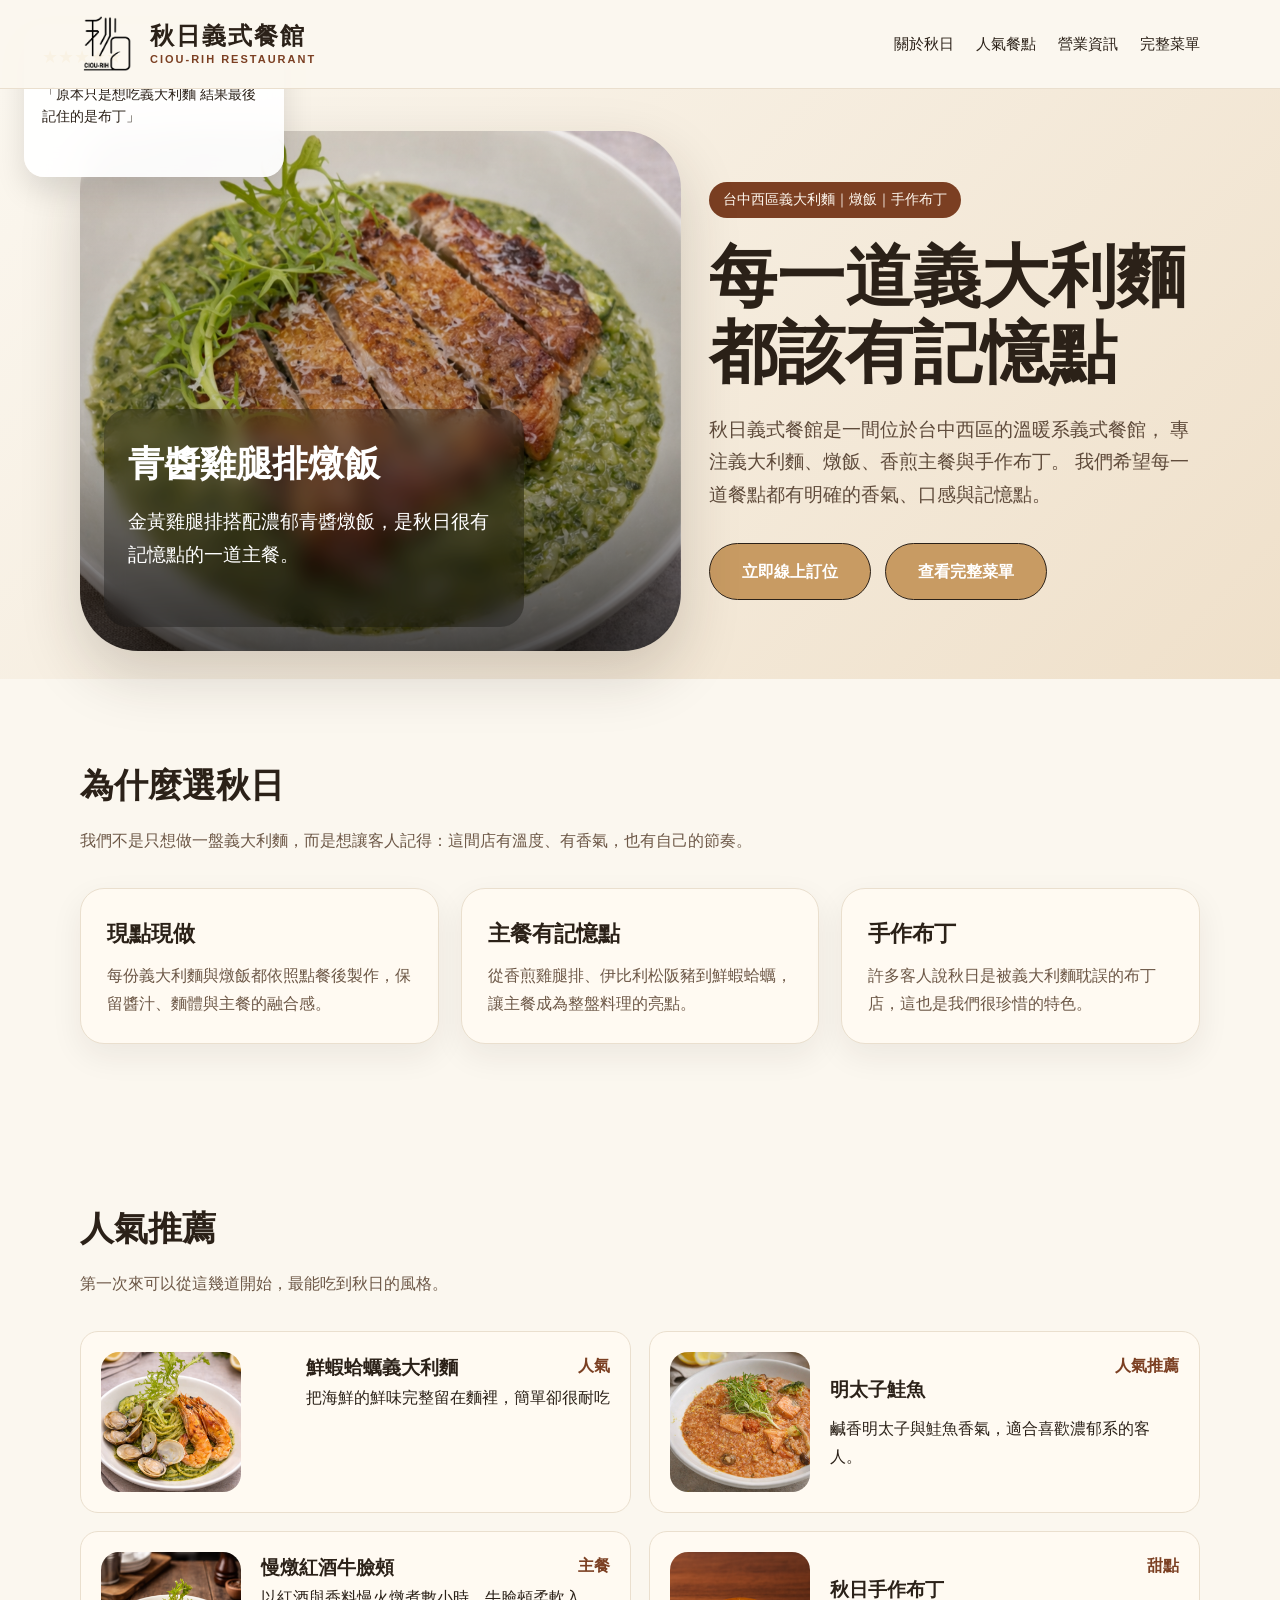
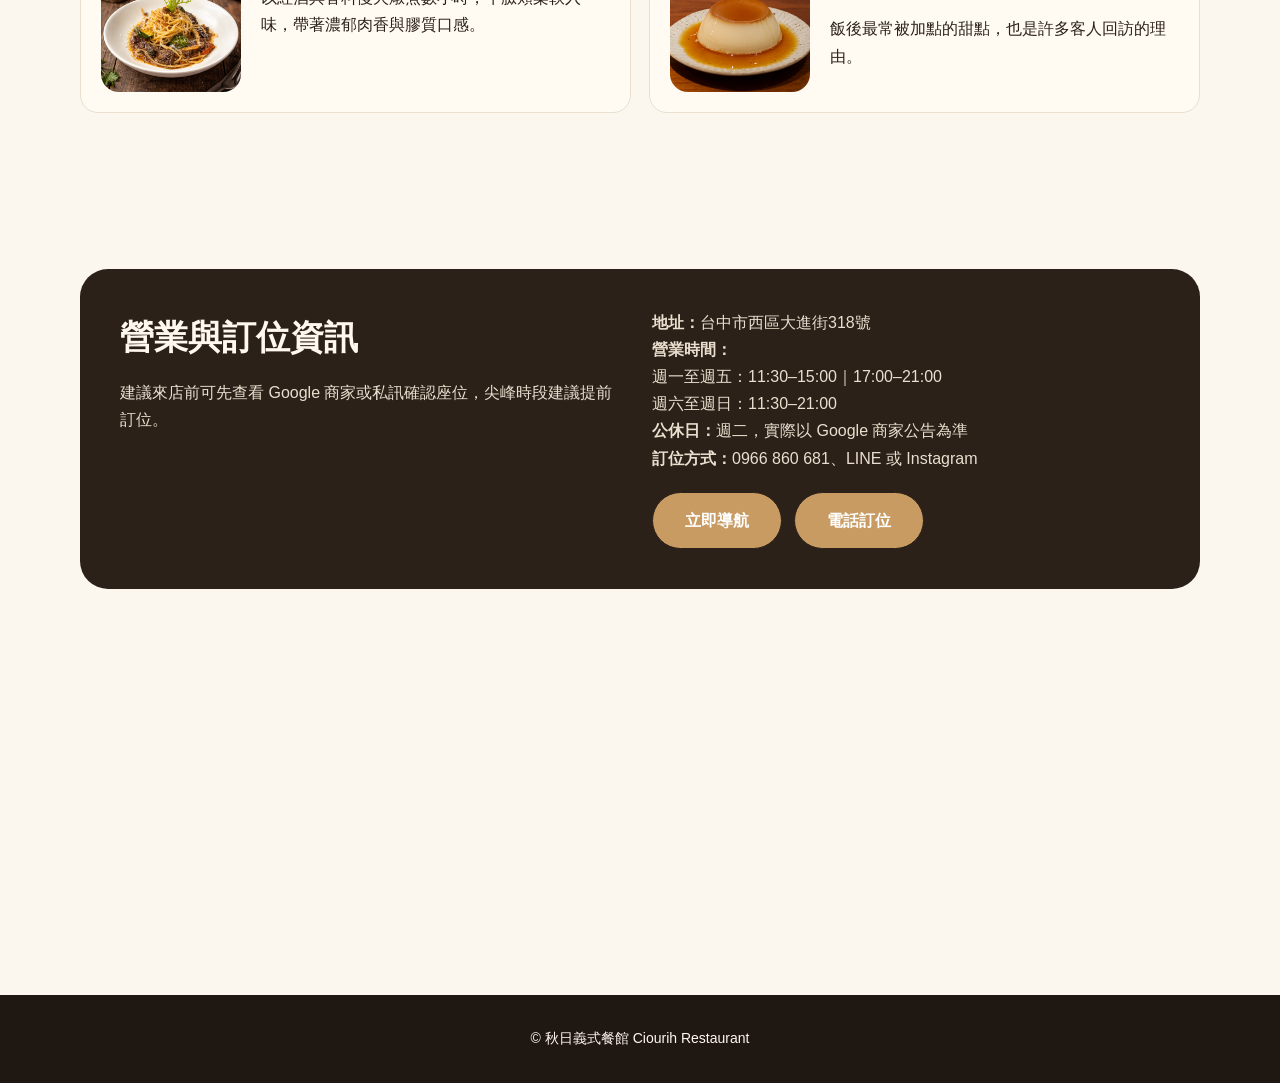
==== commit 9d9efee9: "E.更新" ====
--- a/index.html
+++ b/index.html
@@ -79,7 +79,7 @@
     <meta property="og:url" content="https://ciourih-website.vercel.app/">
     <meta property="og:type" content="website">
 
-<link rel="stylesheet" href="style.css">
+    <link rel="stylesheet" href="style.css">
 
 </head>
 
@@ -87,7 +87,23 @@
 <body>
     <header>
         <div class="container nav">
-            <div class="logo">秋日義式餐館</div>
+            <div class="logo">
+
+                <img src="./images/CIOU-RIH確定版正方形20250403_画板 1.png" alt="秋日義式餐館 Logo">
+
+                <div class="logo-text">
+
+                    <strong>
+                        秋日義式餐館
+                    </strong>
+
+                    <small>
+                        CIOU-RIH RESTAURANT
+                    </small>
+
+                </div>
+
+            </div>
             <nav class="nav-links">
                 <a href="#about">關於秋日</a>
                 <a href="#menu">人氣餐點</a>
--- a/style.css
+++ b/style.css
@@ -1,4 +1,3 @@
-    <style>
         html {
             scroll-behavior: smooth;
         }
@@ -49,10 +48,50 @@
         }
 
         .logo {
+            display: flex;
+            align-items: center;
+            gap: 12px;
+
             font-size: 22px;
             font-weight: 800;
             letter-spacing: 2px;
         }
+
+        .logo img {
+            width: 52px;
+            height: 52px;
+
+            object-fit: contain;
+        }
+.logo {
+    display: flex;
+    align-items: center;
+    gap: 14px;
+}
+
+.logo img {
+    width: 56px;
+    height: 56px;
+    object-fit: contain;
+}
+
+.logo-text {
+    display: flex;
+    flex-direction: column;
+    line-height: 1.1;
+}
+
+.logo-text strong {
+    font-size: 24px;
+    color: #2b2118;
+}
+
+.logo-text small {
+    font-size: 11px;
+    letter-spacing: 2px;
+    color: #7b3f22;
+    margin-top: 4px;
+}
 
         .nav-links {
             display: flex;
@@ -280,16 +319,45 @@
             display: flex;
             flex-wrap: wrap;
             gap: 10px;
+
             margin-bottom: 36px;
+
+            position: sticky;
+            top: 72px;
+
+            z-index: 50;
+
+            background: rgba(251, 247, 239, 0.92);
+
+            backdrop-filter: blur(12px);
+
+            padding: 14px 0;
+
+            border-bottom: 1px solid #eadfce;
         }
 
         .menu-tabs a {
             padding: 10px 18px;
+
+            background: white;
+
+            color: #2b2118;
+
+            border: 1px solid #eadfce;
+
+            border-radius: 999px;
+
+            font-weight: 700;
+
+            font-size: 14px;
+
+            transition: .25s;
+        }
+
+        .menu-tabs a:hover {
             background: #2b2118;
             color: white;
-            border-radius: 999px;
-            font-weight: 700;
-            font-size: 14px;
+            transform: translateY(-2px);
         }
 
         .info-box {
@@ -818,7 +886,7 @@
             .full-menu-item span {
                 font-size: 17px;
                 text-align: left;
-            }
-
-        }
-    </style>
+
+            }
+
+        }
